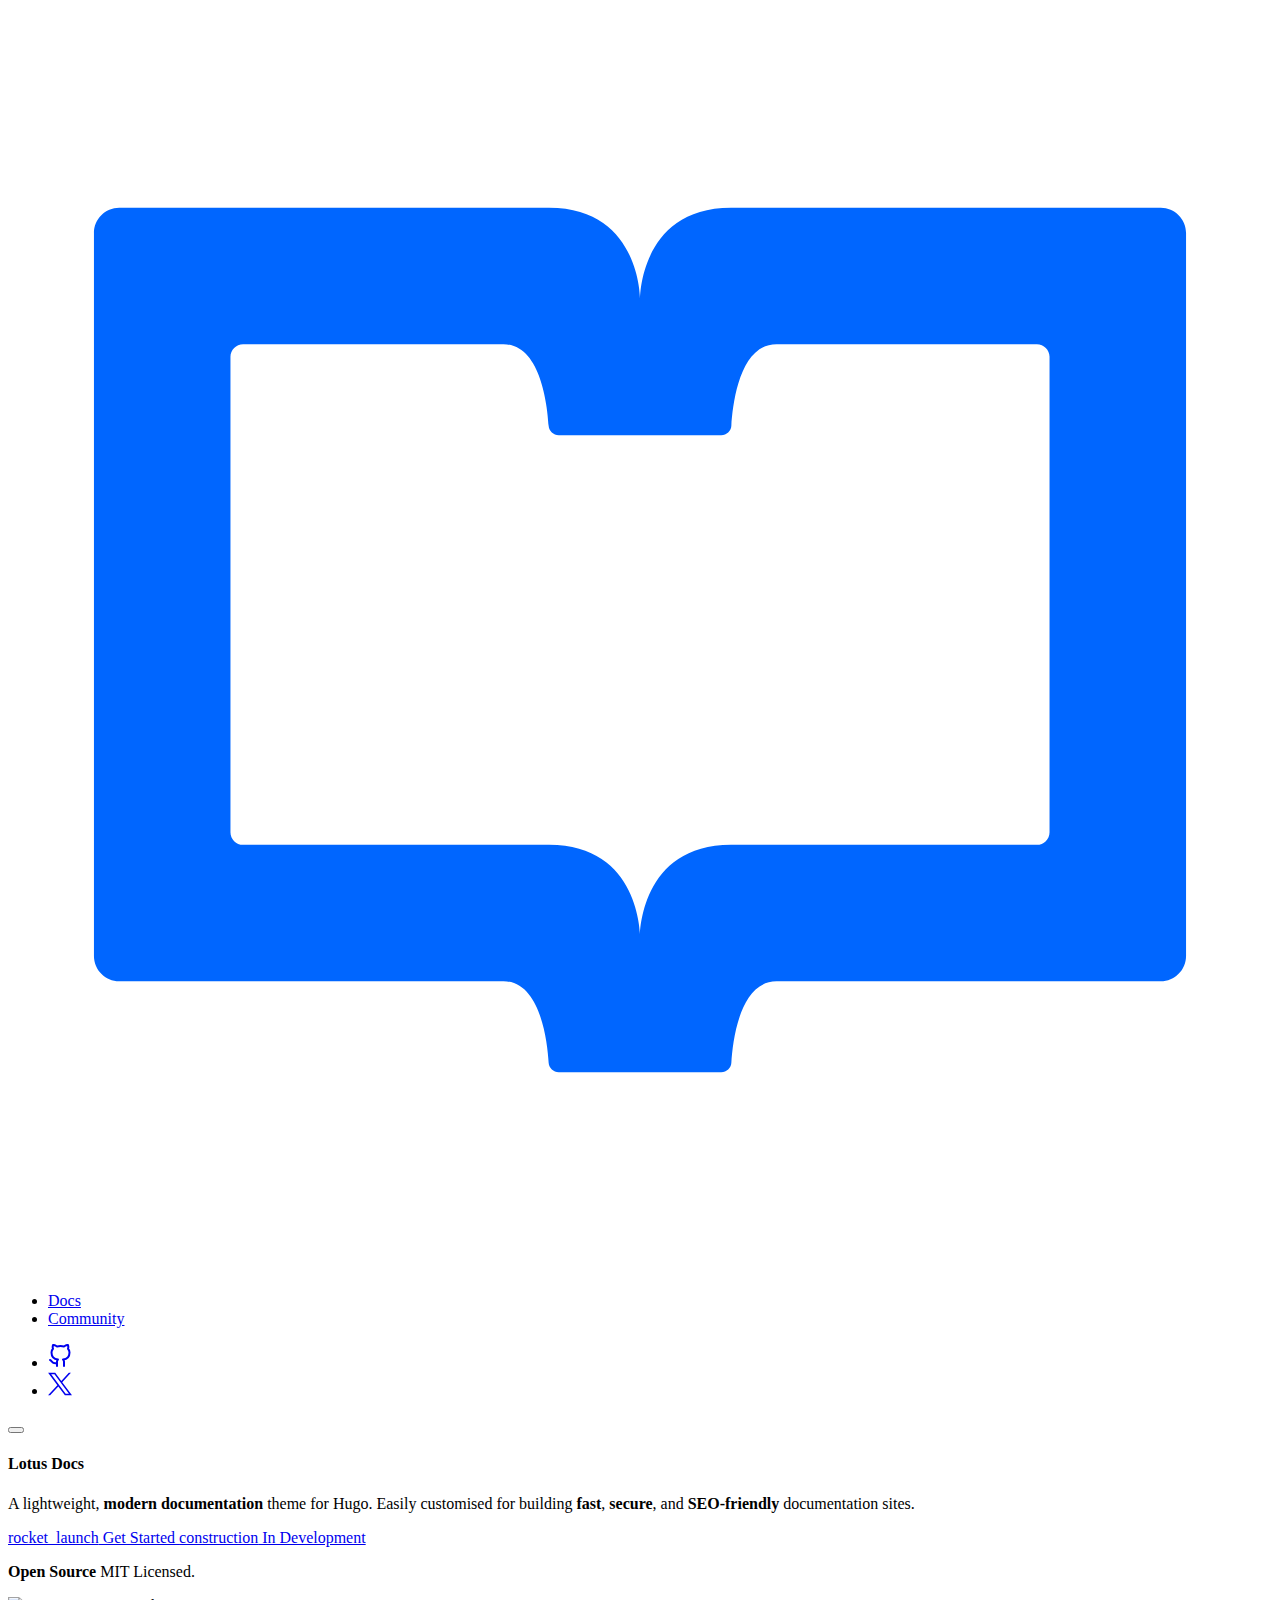
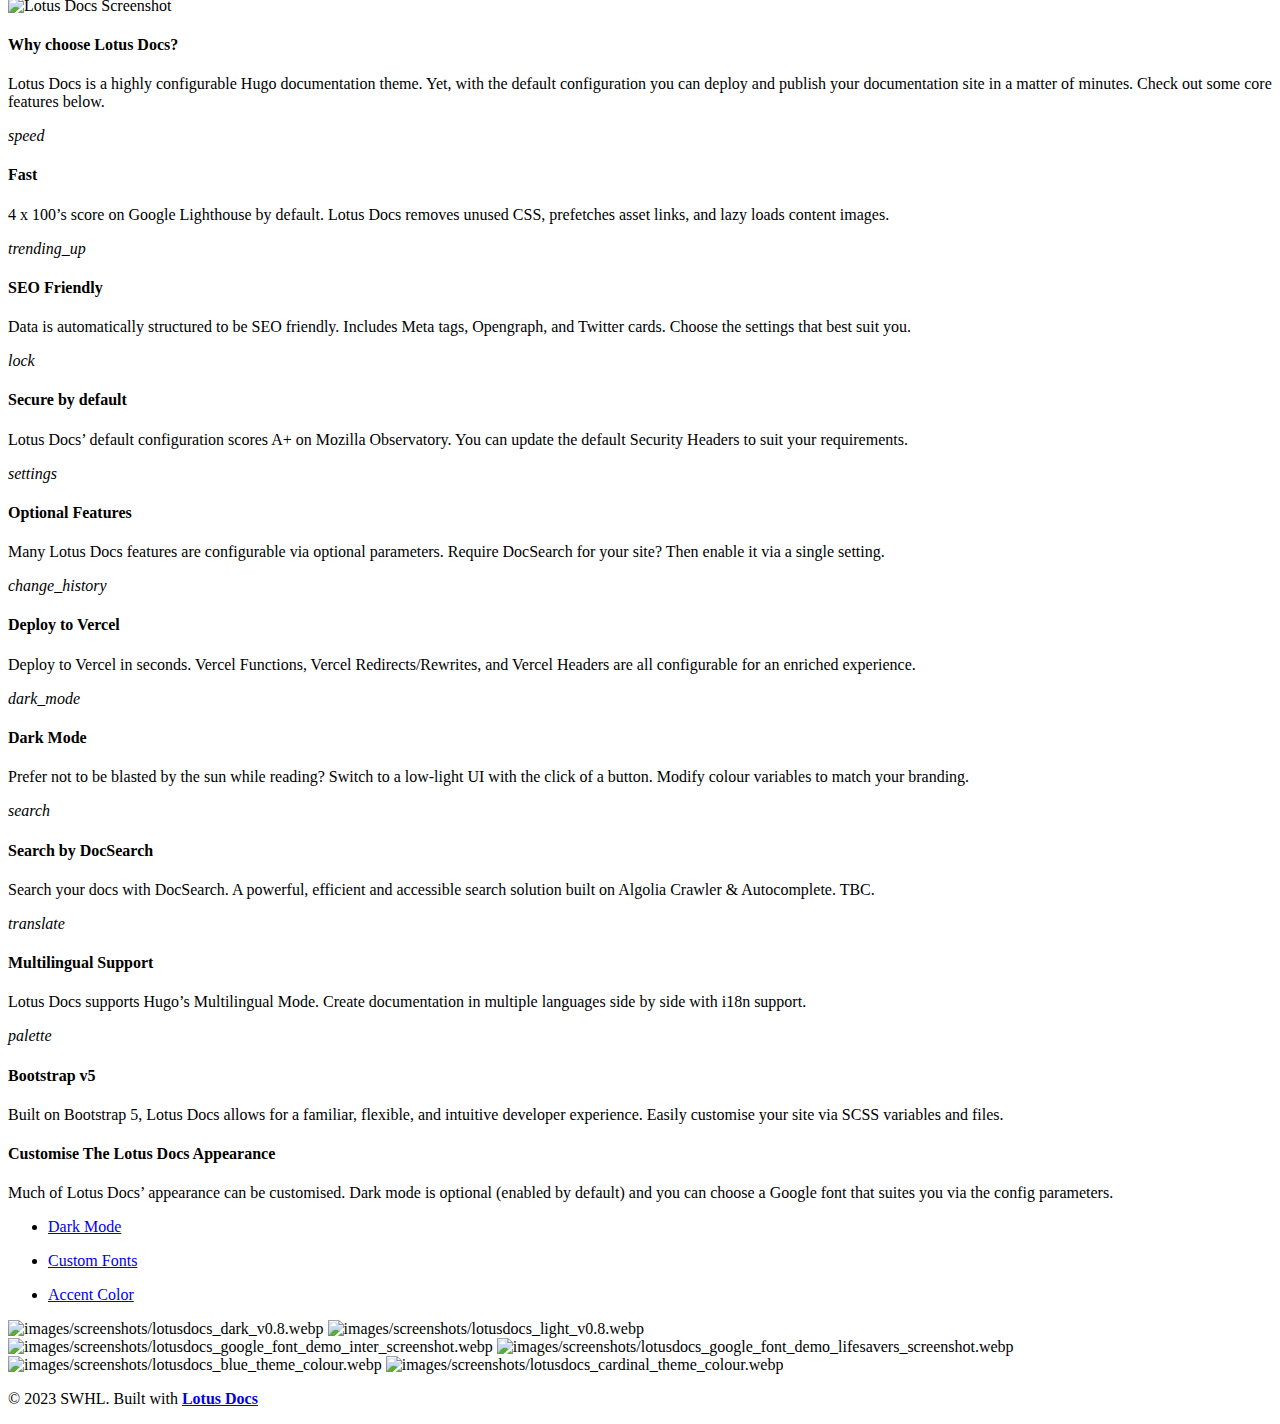
==== index.html @ cbbb7113 "deploy: 516bd199c49c7c34afbf442bda7fc7272aba0772" ====
<!DOCTYPE html>




    
        
    

    
        
    

    

    


<html lang="en-us" dir="ltr"><head>
	<meta name="generator" content="Hugo 0.118.2">
    <meta charset="utf-8" />
    <title>Label Convert Documentation</title>
    <meta name="viewport" content="width=device-width, initial-scale=1.0">
    <meta name="description" content="A Lightweight, Modern Documentation Theme for Hugo" />
    <meta name="keywords" content="Documentation, Hugo, Hugo Theme, Bootstrap" />
    <meta name="author" content="Colin Wilson - Lotus Labs" />
    <meta name="email" content="support@aigis.uk" />
    <meta name="website" content="https://lotusdocs.dev" />
    <meta name="Version" content="v0.1.0" />
    
    <link rel="icon" href="https://rapidai.github.io/LabelConvert/favicon.ico" sizes="any">
<link rel="icon" type="image/svg+xml" href="https://rapidai.github.io/LabelConvert/favicon.svg">
<link rel="apple-touch-icon" sizes="180x180" href="https://rapidai.github.io/LabelConvert/apple-touch-icon.png">
<link rel="icon" type="image/png" sizes="32x32" href="https://rapidai.github.io/LabelConvert/favicon-32x32.png">
<link rel="icon" type="image/png" sizes="16x16" href="https://rapidai.github.io/LabelConvert/favicon-16x16.png">
<link rel="manifest" crossorigin="use-credentials" href="https://rapidai.github.io/LabelConvert/site.webmanifest">

    
    
    
        
        
        
        
    
        
        
        
        
    
    
    <link rel="preconnect" href="https://fonts.gstatic.com/" />
    <link rel="preconnect" href="https://fonts.gstatic.com/" crossorigin />
    <link href="https://fonts.googleapis.com/css?family=Inter:300,400,600,700|Fira+Code:500,700&display=block" rel="stylesheet">

    <link rel="stylesheet" href="/LabelConvert/scss/style.min.6b64a5235d8d514196725e9d83ba69976d83035d04da47902aaa654606b9ca5c59ec04bd9353e328155f17f2c60a8b1f.css" integrity="sha384-a2SlI12NUUGWcl6dg7ppl22DA10E2keQKqplRga5ylxZ7AS9k1PjKBVfF/LGCosf"/>
    
    
    
    
    
    
    
        
    
        <script src="/LabelConvert/js/bootstrap.550067c65acd4f8a633d6943de7a3be9764f4fce951d0540b2409f04dc78991f5477fa0109913409f66c33a7abad4bc3.js" integrity="sha384-VQBnxlrNT4pjPWlD3no76XZPT86VHQVAskCfBNx4mR9Ud/oBCZE0CfZsM6errUvD"defer></script>
    
    
        
            <script type="text/javascript" src="https://rapidai.github.io/LabelConvert/js/image-compare.min.b181189e797ddef290813acdab2d11c521bedcf9d92918ad9a52a1670feb560b009b104b3d4498032b08821690b5ac32.js" integrity="sha384-sYEYnnl93vKQgTrNqy0RxSG&#43;3PnZKRitmlKhZw/rVgsAmxBLPUSYAysIghaQtawy"></script>
    
    <script defer data-domain="lotusdocs.dev" data-api="/docs/s/api/event/" src='/docs/s/js/script.outbound-links.js'></script></head><body>
        <div>
<header id="topnav">
    <div class="container d-flex justify-content-between align-items-center">
        
        <a class="logo" aria-label="Home" href='/LabelConvert/'>
            
                <?xml version="1.0" encoding="UTF-8"?><svg id="Layer_1" xmlns="http://www.w3.org/2000/svg" viewBox="0 0 250 250"><path d="m143,39.5c-18,0-18,18-18,18,0,0,0-18-18-18H22c-2.76,0-5,2.24-5,5v143c0,2.76,2.24,5,5,5h76c7.2,0,8.64,11.52,8.93,16.13.07,1.05.95,1.87,2,1.87h32.14c1.06,0,1.94-.82,2-1.87.29-4.61,1.73-16.13,8.93-16.13h76c2.76,0,5-2.24,5-5V44.5c0-2.76-2.24-5-5-5h-85Zm63,123.5c0,1.38-1.12,2.5-2.5,2.5h-60.5c-18,0-18,18-18,18,0,0,0-18-18-18h-60.5c-1.38,0-2.5-1.12-2.5-2.5v-94c0-1.38,1.12-2.5,2.5-2.5h51.5c7.2,0,8.64,11.52,8.93,16.13.07,1.05.95,1.87,2,1.87h32.14c1.06,0,1.94-.82,2-1.87.29-4.61,1.73-16.13,8.93-16.13h51.5c1.38,0,2.5,1.12,2.5,2.5v94Z" style="fill:#06f;"/></svg>
            
        </a>
        

        <div class="d-flex align-items-center">

            <div id="navigation">
                
                <ul class="navigation-menu nav-right">
                    <li><a href="/LabelConvert/docs/">Docs</a></li>
                    
                    <li><a href="https://github.com/RapidAI/LabelConvert/discussions">Community</a></li>
                    
                </ul>
            </div>

            
            
            <ul class="social-link d-flex list-inline mb-0">
                
                    
                    <li class="list-inline-item mb-0">
                        <a href=" https://github.com/RapidAI/LabelConvert " alt="github" rel="noopener noreferrer" target="_blank">
                            <div class="btn btn-icon btn-landing border-0">
                                
                                    <svg xmlns="http://www.w3.org/2000/svg" width="24" height="24" viewBox="0 0 24 24" fill="none" stroke="currentColor" stroke-width="2" stroke-linecap="round" stroke-linejoin="round"><title>GitHub</title><path d="M9 19c-5 1.5-5-2.5-7-3m14 6v-3.87a3.37 3.37 0 0 0-.94-2.61c3.14-.35 6.44-1.54 6.44-7A5.44 5.44 0 0 0 20 4.77 5.07 5.07 0 0 0 19.91 1S18.73.65 16 2.48a13.38 13.38 0 0 0-7 0C6.27.65 5.09 1 5.09 1A5.07 5.07 0 0 0 5 4.77a5.44 5.44 0 0 0-1.5 3.78c0 5.42 3.3 6.61 6.44 7A3.37 3.37 0 0 0 9 18.13V22"></path></svg>
                                
                            </div>
                        </a>
                    </li>
                
                    
                    <li class="list-inline-item mb-0">
                        <a href=" https://twitter.com/_SWHL " alt="twitter" rel="noopener noreferrer" target="_blank">
                            <div class="btn btn-icon btn-landing border-0">
                                
                                    <svg xmlns="http://www.w3.org/2000/svg" width="24" height="24" viewBox="0 0 24 24"><title>Twitter / X</title><path d="M.088.768l9.266,12.39L.029,23.231h2.1l8.163-8.819,6.6,8.819h7.142L14.242,10.145,22.921.768h-2.1L13.3,8.891,7.229.768ZM3.174,2.314H6.455L20.942,21.685h-3.28Z" fill="currentColor"/></svg>
                                
                            </div>
                        </a>
                    </li>
                
            </ul>
            
            

            <div class="menu-extras ms-3 me-2">
                <div class="menu-item">
                    
                    <button class="navbar-toggle btn btn-icon btn-soft-light" id="isToggle" aria-label="toggleMenu" onclick="toggleMenu()">
                        <div class="lines">
                            <span></span>
                            <span></span>
                            <span></span>
                        </div>
                    </button>
                    
                </div>
            </div>

        </div>
    </div>
</header>
</div>
        <div class="mb-4" id="content">
    
    

    
        
        
        
            
        
    
        
        
        
            
        
    
        
        
        
            
        
    

    
    
    
        
        


    
    
    
    
        <style>
            .hero {
                
                    
                        @media (min-width: 768px) {
                            background-image: url("/LabelConvert/images/templates/hero/gradient-desktop.webp");
                        }
                    
                
                
                    
                        background-image: url("/LabelConvert/images/templates/hero/gradient-mobile.webp");
                    
                
            }
        </style>

<section class="d-table w-100 overflow-hidden hero">
    <div class="container">
        <div class="row mt-5 align-items-center">

            <div class="col-lg-6 col-md-6">
                <div class="title-heading">
                    
                    <h4 class="heading mt-0 mb-3">
                        
                        Lotus Docs
                    </h4>
                    <p class="para-desc text-muted mb-0">A lightweight, <strong>modern documentation</strong> theme for Hugo. Easily customised for building <strong>fast</strong>, <strong>secure</strong>, and <strong>SEO-friendly</strong> documentation sites.</p>

                    <div class="mt-3">
                        
                            <a href="/docs/quickstart/#create-a-new-lotus-docs-site" class="btn btn-lg btn-primary me-2 mt-2">
                                
                                    <span class="material-icons align-middle">rocket_launch</span>
                                
                                
                                    Get Started
                                
                            </a>
                        
                        
                        <a href="https://github.com/colinwilson/lotusdocs" class="btn btn-lg btn-outline-primary mt-2">
                            
                                    <span class="material-icons align-middle">construction</span>
                                
                            
                                In Development
                            
                        </a>
                        
                    </div>

                    
                    <p class="text-muted mb-0 mt-3"><strong>Open Source</strong> MIT Licensed.</p>
                    
                </div>
            </div>

            <div class="col-lg-6 col-md-6 mt-4 pt-4 mt-sm-0 pt-sm-0">
                
                    
                    
                    
                    
                    
                    
                    
                        <div class="ms-lg-4">
                            <div class="classic-hero-image">
                                
                                    
                                        
                                            <img src="/LabelConvert/images/lotus_docs_screenshot_huea63e9b4b3759fd29bd9f072754ae476_100589_1349x768_resize_q85_h3_lanczos_3.webp" class="shadow-lg mx-auto d-block rounded-top-4" width="1349" height="768" alt="Lotus Docs Screenshot">
                                        
                                    
                                
                            </div>
                        </div>
                    
                
            </div>

        </div>
    </div> 
</section>


    
        
        

<div class="container mt-100 mt-60">
    <div class="row justify-content-center">
        <div class="col-12 text-center">
            <div class="section-title">
                
                    <h4 class="title fw-bold mb-4">Why choose Lotus Docs?</h4>
                
                
                    <p class="text-muted para-desc mb-4 pb-2 mx-auto">Lotus Docs is a highly configurable Hugo documentation theme. Yet, with the default configuration you can deploy and publish your documentation site in a matter of minutes. Check out some core features below.</p>
                
            </div>
        </div>
    </div>

    <div class="row">
        <div class="col-lg-12">
            <div class="row">
                
                    <div class="col-md-4 col-12">
                        <div class="d-flex features feature-primary p-3">
                            <div class="icon text-center rounded-3 text-primary me-3">
                                <i class="material-icons align-middle h4 mb-0">speed</i>
                            </div>
                            <div class="flex-1">
                                <h4 class="title">Fast</h4>
                                <p class="text-muted para mb-0">4 x 100&rsquo;s score on Google Lighthouse by default. Lotus Docs removes unused CSS, prefetches asset links, and lazy loads content images.</p>
                            </div>
                        </div>
                    </div>
                    
                
                    <div class="col-md-4 col-12">
                        <div class="d-flex features feature-primary p-3">
                            <div class="icon text-center rounded-3 text-primary me-3">
                                <i class="material-icons align-middle h4 mb-0">trending_up</i>
                            </div>
                            <div class="flex-1">
                                <h4 class="title">SEO Friendly</h4>
                                <p class="text-muted para mb-0">Data is automatically structured to be SEO friendly. Includes Meta tags, Opengraph, and Twitter cards. Choose the settings that best suit you.</p>
                            </div>
                        </div>
                    </div>
                    
                
                    <div class="col-md-4 col-12">
                        <div class="d-flex features feature-primary p-3">
                            <div class="icon text-center rounded-3 text-primary me-3">
                                <i class="material-icons align-middle h4 mb-0">lock</i>
                            </div>
                            <div class="flex-1">
                                <h4 class="title">Secure by default</h4>
                                <p class="text-muted para mb-0">Lotus Docs&rsquo; default configuration scores A+ on Mozilla Observatory. You can update the default Security Headers to suit your requirements.</p>
                            </div>
                        </div>
                    </div>
                    
                
                    <div class="col-md-4 col-12">
                        <div class="d-flex features feature-primary p-3">
                            <div class="icon text-center rounded-3 text-primary me-3">
                                <i class="material-icons align-middle h4 mb-0">settings</i>
                            </div>
                            <div class="flex-1">
                                <h4 class="title">Optional Features</h4>
                                <p class="text-muted para mb-0">Many Lotus Docs features are configurable via optional parameters. Require DocSearch for your site? Then enable it via a single setting.</p>
                            </div>
                        </div>
                    </div>
                    
                
                    <div class="col-md-4 col-12">
                        <div class="d-flex features feature-primary p-3">
                            <div class="icon text-center rounded-3 text-primary me-3">
                                <i class="material-icons align-middle h4 mb-0">change_history</i>
                            </div>
                            <div class="flex-1">
                                <h4 class="title">Deploy to Vercel</h4>
                                <p class="text-muted para mb-0">Deploy to Vercel in seconds. Vercel Functions, Vercel Redirects/Rewrites, and Vercel Headers are all configurable for an enriched experience.</p>
                            </div>
                        </div>
                    </div>
                    
                
                    <div class="col-md-4 col-12">
                        <div class="d-flex features feature-primary p-3">
                            <div class="icon text-center rounded-3 text-primary me-3">
                                <i class="material-icons align-middle h4 mb-0">dark_mode</i>
                            </div>
                            <div class="flex-1">
                                <h4 class="title">Dark Mode</h4>
                                <p class="text-muted para mb-0">Prefer not to be blasted by the sun while reading? Switch to a low-light UI with the click of a button. Modify colour variables to match your branding.</p>
                            </div>
                        </div>
                    </div>
                    
                
                    <div class="col-md-4 col-12">
                        <div class="d-flex features feature-primary p-3">
                            <div class="icon text-center rounded-3 text-primary me-3">
                                <i class="material-icons align-middle h4 mb-0">search</i>
                            </div>
                            <div class="flex-1">
                                <h4 class="title">Search by DocSearch</h4>
                                <p class="text-muted para mb-0">Search your docs with DocSearch. A powerful, efficient and accessible search solution built on Algolia Crawler &amp; Autocomplete. TBC.</p>
                            </div>
                        </div>
                    </div>
                    
                
                    <div class="col-md-4 col-12">
                        <div class="d-flex features feature-primary p-3">
                            <div class="icon text-center rounded-3 text-primary me-3">
                                <i class="material-icons align-middle h4 mb-0">translate</i>
                            </div>
                            <div class="flex-1">
                                <h4 class="title">Multilingual Support</h4>
                                <p class="text-muted para mb-0">Lotus Docs supports Hugo&rsquo;s Multilingual Mode. Create documentation in multiple languages side by side with i18n support.</p>
                            </div>
                        </div>
                    </div>
                    
                
                    <div class="col-md-4 col-12">
                        <div class="d-flex features feature-primary p-3">
                            <div class="icon text-center rounded-3 text-primary me-3">
                                <i class="material-icons align-middle h4 mb-0">palette</i>
                            </div>
                            <div class="flex-1">
                                <h4 class="title">Bootstrap v5</h4>
                                <p class="text-muted para mb-0">Built on Bootstrap 5, Lotus Docs allows for a familiar, flexible, and intuitive developer experience. Easily customise your site via SCSS variables and files.</p>
                            </div>
                        </div>
                    </div>
                    
                
            </div>
            
        </div>
        
    </div>
    
</div>



    
        
        
<div class="container mt-100 mt-60">
    <div class="row justify-content-center">
        <div class="col-12 text-center">
            <div class="section-title mb-4 pb-2">
                
                    <h4 class="title fw-bold mb-4">Customise The Lotus Docs Appearance</h4>
                
                
                    <p class="text-muted para-desc mb-0 mx-auto">Much of Lotus Docs&rsquo; appearance can be customised. Dark mode is optional (enabled by default) and you can choose a Google font that suites you via the config parameters.</p>
                
            </div>
        </div>
    </div>

    <div class="row justify-content-center">
        <div class="col-lg-8 col-md-12 mt-3 pt-2 text-center">
            <ul class="nav nav-pills nav-justified flex-column flex-sm-row rounded bg-primary" id="pills-tab" role="tablist">
                
                    <li class="nav-item">
                        <a class="nav-link rounded active" id="dark-mode-tab" data-bs-toggle="pill" href="#pills-dark-mode" role="tab" aria-controls="pills-dark-mode" aria-selected="false">
                            <div class="text-center py-2">
                                <p class="mb-0 fs-6 fw-semibold">Dark Mode</p>
                            </div>
                        </a>
                    </li>
                
                    <li class="nav-item">
                        <a class="nav-link rounded" id="custom-fonts-tab" data-bs-toggle="pill" href="#pills-custom-fonts" role="tab" aria-controls="pills-custom-fonts" aria-selected="false">
                            <div class="text-center py-2">
                                <p class="mb-0 fs-6 fw-semibold">Custom Fonts</p>
                            </div>
                        </a>
                    </li>
                
                    <li class="nav-item">
                        <a class="nav-link rounded" id="accent-color-tab" data-bs-toggle="pill" href="#pills-accent-color" role="tab" aria-controls="pills-accent-color" aria-selected="false">
                            <div class="text-center py-2">
                                <p class="mb-0 fs-6 fw-semibold">Accent Color</p>
                            </div>
                        </a>
                    </li>
                
            </ul>
        </div>
    </div>

    <div class="row">
        <div class="col-12 mt-4 pt-2">
            <div class="tab-content" id="pills-tabContent">
                
                <div class="tab-pane fade show active" id="pills-dark-mode" role="tabpanel" aria-labelledby="dark-mode-tab">
                    <div class="row align-items-center">
                        <div class="col-md-12">
                            
                            
                            
                            
                            
                            
                            
                                <div id="dark-mode-compare" class="image-compare rounded-md border">
                                    
                                        <img src="/LabelConvert/images/screenshots/lotusdocs_dark_v0.8.webp" alt="images/screenshots/lotusdocs_dark_v0.8.webp" />
                                    
                                    
                                        <img src="/LabelConvert/images/screenshots/lotusdocs_light_v0.8.webp" alt="images/screenshots/lotusdocs_light_v0.8.webp" />
                                    
                                </div>
                            
                        </div>
                    </div>
                </div>
                
                <div class="tab-pane fade show" id="pills-custom-fonts" role="tabpanel" aria-labelledby="custom-fonts-tab">
                    <div class="row align-items-center">
                        <div class="col-md-12">
                            
                            
                            
                            
                            
                            
                            
                                <div id="custom-fonts-compare" class="image-compare rounded-md border">
                                    
                                        <img src="/LabelConvert/images/screenshots/lotusdocs_google_font_demo_inter_screenshot.webp" alt="images/screenshots/lotusdocs_google_font_demo_inter_screenshot.webp" />
                                    
                                    
                                        <img src="/LabelConvert/images/screenshots/lotusdocs_google_font_demo_lifesavers_screenshot.webp" alt="images/screenshots/lotusdocs_google_font_demo_lifesavers_screenshot.webp" />
                                    
                                </div>
                            
                        </div>
                    </div>
                </div>
                
                <div class="tab-pane fade show" id="pills-accent-color" role="tabpanel" aria-labelledby="accent-color-tab">
                    <div class="row align-items-center">
                        <div class="col-md-12">
                            
                            
                            
                            
                            
                            
                            
                                <div id="accent-color-compare" class="image-compare rounded-md border">
                                    
                                        <img src="/LabelConvert/images/screenshots/lotusdocs_blue_theme_colour.webp" alt="images/screenshots/lotusdocs_blue_theme_colour.webp" />
                                    
                                    
                                        <img src="/LabelConvert/images/screenshots/lotusdocs_cardinal_theme_colour.webp" alt="images/screenshots/lotusdocs_cardinal_theme_colour.webp" />
                                    
                                </div>
                            
                        </div>
                    </div>
                </div>
                
            </div>
        </div>
    </div>
</div>

    

        </div>
<footer class="footer footer-light footer-bar">
    <div class="footer-py-30">
        <div class="container text-center">
            <div class="row align-items-center">
                <div class="col-sm-6">
                    <div class="text-sm-start">
                        <p class="mb-0">
                            
                            © 2023 SWHL. Built with <a href="https://github.com/colinwilson/lotusdocs"><strong>Lotus Docs</strong></a>
                        </p>
                    </div>
                </div>

                <div class="col-sm-6 mt-4 mt-sm-0 pt-2 pt-sm-0">
                    
                </div>
            </div>
        </div>
    </div>
</footer>

        
            <script type="text/javascript" src="https://rapidai.github.io/LabelConvert/js/bundle.min.d26bada42aacabf0a605636aba0bce9543bb24ed6b0f215dfa05077278d571a26b3e2cea8da2843e8256ffc49825559c.js" integrity="sha384-0mutpCqsq/CmBWNqugvOlUO7JO1rDyFd&#43;gUHcnjVcaJrPizqjaKEPoJW/8SYJVWc"></script>
        
            <script>
                
                const viewers = document.querySelectorAll(".image-compare");
                let configs = [
                    
                        
                            {"addCircle":true,"addCircleBlur":false,"labelOptions":{"after":"Light","before":"Dark","onHover":false},"showLabels":true,"startingPoint":50},
                        
                    
                        
                            {"addCircle":true,"addCircleBlur":false,"controlColor":"#3C4257","labelOptions":{"after":"Life Saver","before":"Inter","onHover":false},"showLabels":true,"startingPoint":25},
                        
                    
                        
                            {"addCircle":true,"addCircleBlur":true,"labelOptions":{"after":"Cardinal","before":"Blue","onHover":false},"showLabels":true,"startingPoint":25},
                        
                    
                ];
                viewers.forEach((element, i) => {
                let view = new ImageCompare(element, configs[i]).mount();
                });
            </script>
    </body>
</html>
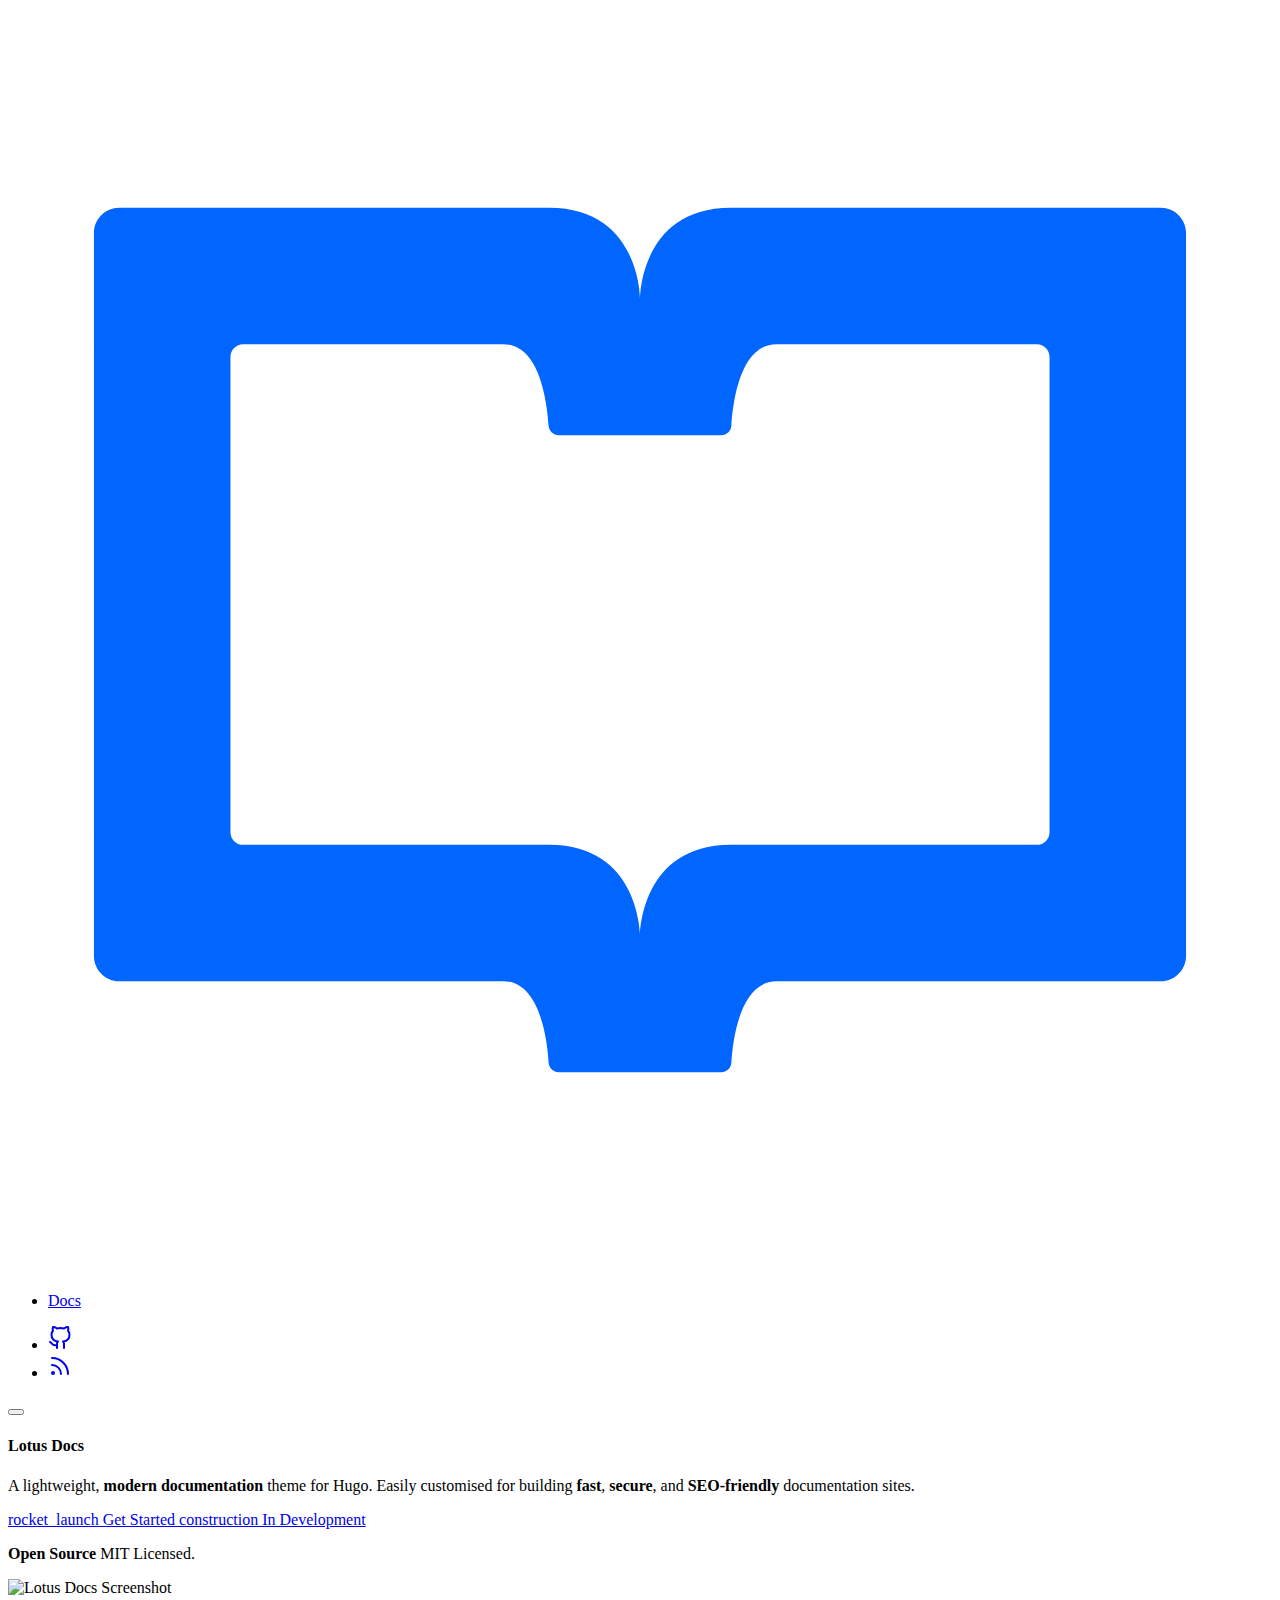
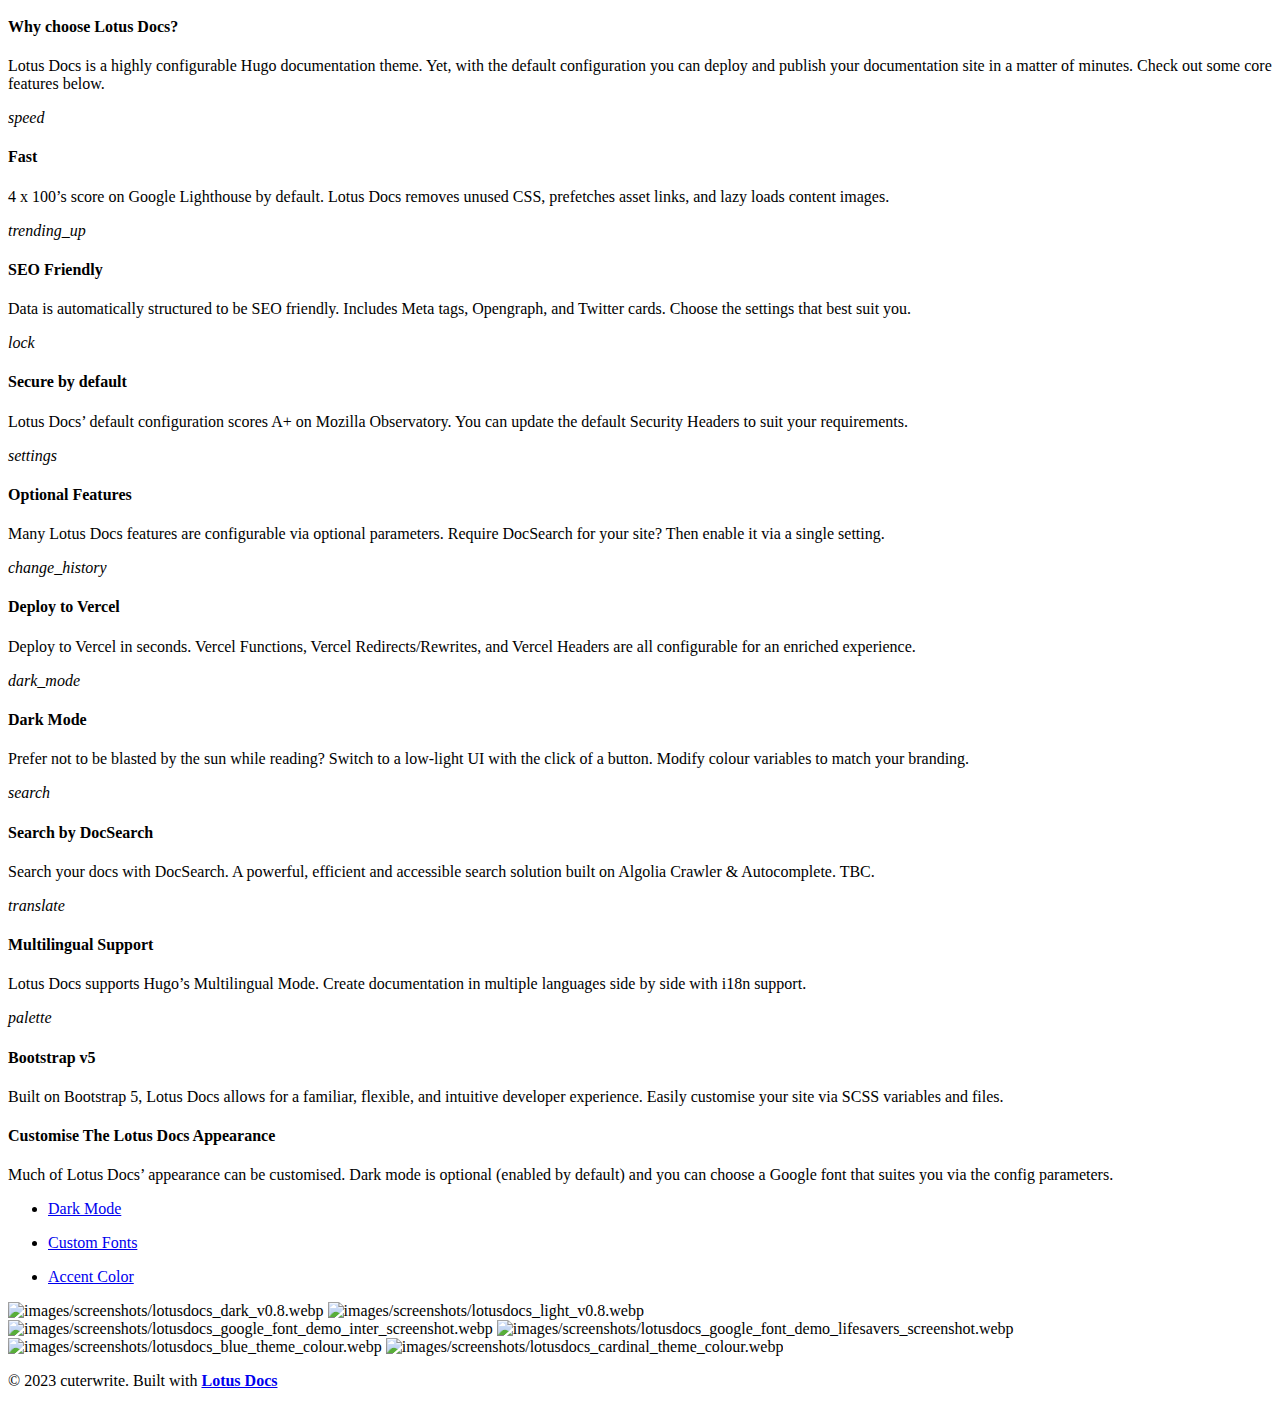
==== commit af2f001f: "deploy: 6c9e0743ce2e4c597d42fd4e0ea9a63c53588e35" ====
--- a/index.html
+++ b/index.html
@@ -8,18 +8,18 @@
     
 
     
-        
-    
-
-    
-
-    
-
-
-<html lang="en-us" dir="ltr"><head>
+
+    
+
+    
+        
+    
+
+
+<html lang="zh-cn" dir="ltr"><head>
 	<meta name="generator" content="Hugo 0.118.2">
     <meta charset="utf-8" />
-    <title>Label Convert Documentation</title>
+    <title>Arxiv 每日推送</title>
     <meta name="viewport" content="width=device-width, initial-scale=1.0">
     <meta name="description" content="A Lightweight, Modern Documentation Theme for Hugo" />
     <meta name="keywords" content="Documentation, Hugo, Hugo Theme, Bootstrap" />
@@ -28,12 +28,12 @@
     <meta name="website" content="https://lotusdocs.dev" />
     <meta name="Version" content="v0.1.0" />
     
-    <link rel="icon" href="https://rapidai.github.io/LabelConvert/favicon.ico" sizes="any">
-<link rel="icon" type="image/svg+xml" href="https://rapidai.github.io/LabelConvert/favicon.svg">
-<link rel="apple-touch-icon" sizes="180x180" href="https://rapidai.github.io/LabelConvert/apple-touch-icon.png">
-<link rel="icon" type="image/png" sizes="32x32" href="https://rapidai.github.io/LabelConvert/favicon-32x32.png">
-<link rel="icon" type="image/png" sizes="16x16" href="https://rapidai.github.io/LabelConvert/favicon-16x16.png">
-<link rel="manifest" crossorigin="use-credentials" href="https://rapidai.github.io/LabelConvert/site.webmanifest">
+    <link rel="icon" href="https://cuterwrite.top/arxiv-daily/favicon.ico" sizes="any">
+<link rel="icon" type="image/svg+xml" href="https://cuterwrite.top/arxiv-daily/favicon.svg">
+<link rel="apple-touch-icon" sizes="180x180" href="https://cuterwrite.top/arxiv-daily/apple-touch-icon.png">
+<link rel="icon" type="image/png" sizes="32x32" href="https://cuterwrite.top/arxiv-daily/favicon-32x32.png">
+<link rel="icon" type="image/png" sizes="16x16" href="https://cuterwrite.top/arxiv-daily/favicon-16x16.png">
+<link rel="manifest" crossorigin="use-credentials" href="https://cuterwrite.top/arxiv-daily/site.webmanifest">
 
     
     
@@ -53,28 +53,28 @@
     <link rel="preconnect" href="https://fonts.gstatic.com/" crossorigin />
     <link href="https://fonts.googleapis.com/css?family=Inter:300,400,600,700|Fira+Code:500,700&display=block" rel="stylesheet">
 
-    <link rel="stylesheet" href="/LabelConvert/scss/style.min.6b64a5235d8d514196725e9d83ba69976d83035d04da47902aaa654606b9ca5c59ec04bd9353e328155f17f2c60a8b1f.css" integrity="sha384-a2SlI12NUUGWcl6dg7ppl22DA10E2keQKqplRga5ylxZ7AS9k1PjKBVfF/LGCosf"/>
-    
-    
-    
-    
-    
-    
-    
-        
-    
-        <script src="/LabelConvert/js/bootstrap.550067c65acd4f8a633d6943de7a3be9764f4fce951d0540b2409f04dc78991f5477fa0109913409f66c33a7abad4bc3.js" integrity="sha384-VQBnxlrNT4pjPWlD3no76XZPT86VHQVAskCfBNx4mR9Ud/oBCZE0CfZsM6errUvD"defer></script>
-    
-    
-        
-            <script type="text/javascript" src="https://rapidai.github.io/LabelConvert/js/image-compare.min.b181189e797ddef290813acdab2d11c521bedcf9d92918ad9a52a1670feb560b009b104b3d4498032b08821690b5ac32.js" integrity="sha384-sYEYnnl93vKQgTrNqy0RxSG&#43;3PnZKRitmlKhZw/rVgsAmxBLPUSYAysIghaQtawy"></script>
+    <link rel="stylesheet" href="/arxiv-daily/scss/style.min.6b64a5235d8d514196725e9d83ba69976d83035d04da47902aaa654606b9ca5c59ec04bd9353e328155f17f2c60a8b1f.css" integrity="sha384-a2SlI12NUUGWcl6dg7ppl22DA10E2keQKqplRga5ylxZ7AS9k1PjKBVfF/LGCosf"/>
+    
+    
+    
+    
+    
+    
+    
+        
+    
+        <script src="/arxiv-daily/js/bootstrap.550067c65acd4f8a633d6943de7a3be9764f4fce951d0540b2409f04dc78991f5477fa0109913409f66c33a7abad4bc3.js" integrity="sha384-VQBnxlrNT4pjPWlD3no76XZPT86VHQVAskCfBNx4mR9Ud/oBCZE0CfZsM6errUvD"defer></script>
+    
+    
+        
+            <script type="text/javascript" src="https://cuterwrite.top/arxiv-daily/js/image-compare.min.b181189e797ddef290813acdab2d11c521bedcf9d92918ad9a52a1670feb560b009b104b3d4498032b08821690b5ac32.js" integrity="sha384-sYEYnnl93vKQgTrNqy0RxSG&#43;3PnZKRitmlKhZw/rVgsAmxBLPUSYAysIghaQtawy"></script>
     
     <script defer data-domain="lotusdocs.dev" data-api="/docs/s/api/event/" src='/docs/s/js/script.outbound-links.js'></script></head><body>
         <div>
 <header id="topnav">
     <div class="container d-flex justify-content-between align-items-center">
         
-        <a class="logo" aria-label="Home" href='/LabelConvert/'>
+        <a class="logo" aria-label="Home" href='/arxiv-daily'>
             
                 <?xml version="1.0" encoding="UTF-8"?><svg id="Layer_1" xmlns="http://www.w3.org/2000/svg" viewBox="0 0 250 250"><path d="m143,39.5c-18,0-18,18-18,18,0,0,0-18-18-18H22c-2.76,0-5,2.24-5,5v143c0,2.76,2.24,5,5,5h76c7.2,0,8.64,11.52,8.93,16.13.07,1.05.95,1.87,2,1.87h32.14c1.06,0,1.94-.82,2-1.87.29-4.61,1.73-16.13,8.93-16.13h76c2.76,0,5-2.24,5-5V44.5c0-2.76-2.24-5-5-5h-85Zm63,123.5c0,1.38-1.12,2.5-2.5,2.5h-60.5c-18,0-18,18-18,18,0,0,0-18-18-18h-60.5c-1.38,0-2.5-1.12-2.5-2.5v-94c0-1.38,1.12-2.5,2.5-2.5h51.5c7.2,0,8.64,11.52,8.93,16.13.07,1.05.95,1.87,2,1.87h32.14c1.06,0,1.94-.82,2-1.87.29-4.61,1.73-16.13,8.93-16.13h51.5c1.38,0,2.5,1.12,2.5,2.5v94Z" style="fill:#06f;"/></svg>
             
@@ -86,9 +86,7 @@
             <div id="navigation">
                 
                 <ul class="navigation-menu nav-right">
-                    <li><a href="/LabelConvert/docs/">Docs</a></li>
-                    
-                    <li><a href="https://github.com/RapidAI/LabelConvert/discussions">Community</a></li>
+                    <li><a href="/arxiv-daily/docs/">Docs</a></li>
                     
                 </ul>
             </div>
@@ -99,7 +97,7 @@
                 
                     
                     <li class="list-inline-item mb-0">
-                        <a href=" https://github.com/RapidAI/LabelConvert " alt="github" rel="noopener noreferrer" target="_blank">
+                        <a href=" https://github.com/PKUColdkeyboard " alt="github" rel="noopener noreferrer" target="_blank">
                             <div class="btn btn-icon btn-landing border-0">
                                 
                                     <svg xmlns="http://www.w3.org/2000/svg" width="24" height="24" viewBox="0 0 24 24" fill="none" stroke="currentColor" stroke-width="2" stroke-linecap="round" stroke-linejoin="round"><title>GitHub</title><path d="M9 19c-5 1.5-5-2.5-7-3m14 6v-3.87a3.37 3.37 0 0 0-.94-2.61c3.14-.35 6.44-1.54 6.44-7A5.44 5.44 0 0 0 20 4.77 5.07 5.07 0 0 0 19.91 1S18.73.65 16 2.48a13.38 13.38 0 0 0-7 0C6.27.65 5.09 1 5.09 1A5.07 5.07 0 0 0 5 4.77a5.44 5.44 0 0 0-1.5 3.78c0 5.42 3.3 6.61 6.44 7A3.37 3.37 0 0 0 9 18.13V22"></path></svg>
@@ -110,10 +108,10 @@
                 
                     
                     <li class="list-inline-item mb-0">
-                        <a href=" https://twitter.com/_SWHL " alt="twitter" rel="noopener noreferrer" target="_blank">
+                        <a href=" https://cuterwrite.top/arxiv-daily/index.xml " alt="rss" rel="noopener noreferrer" target="_blank">
                             <div class="btn btn-icon btn-landing border-0">
                                 
-                                    <svg xmlns="http://www.w3.org/2000/svg" width="24" height="24" viewBox="0 0 24 24"><title>Twitter / X</title><path d="M.088.768l9.266,12.39L.029,23.231h2.1l8.163-8.819,6.6,8.819h7.142L14.242,10.145,22.921.768h-2.1L13.3,8.891,7.229.768ZM3.174,2.314H6.455L20.942,21.685h-3.28Z" fill="currentColor"/></svg>
+                                    <svg xmlns="http://www.w3.org/2000/svg" width="24" height="24" viewBox="0 0 24 24" fill="none" stroke="currentColor" stroke-width="2" stroke-linecap="round" stroke-linejoin="round"><title>RSS</title><path d="M4 11a9 9 0 0 1 9 9"></path><path d="M4 4a16 16 0 0 1 16 16"></path><circle cx="5" cy="19" r="1"></circle></svg>
                                 
                             </div>
                         </a>
@@ -181,13 +179,13 @@
                 
                     
                         @media (min-width: 768px) {
-                            background-image: url("/LabelConvert/images/templates/hero/gradient-desktop.webp");
+                            background-image: url("/arxiv-daily/images/templates/hero/gradient-desktop.webp");
                         }
                     
                 
                 
                     
-                        background-image: url("/LabelConvert/images/templates/hero/gradient-mobile.webp");
+                        background-image: url("/arxiv-daily/images/templates/hero/gradient-mobile.webp");
                     
                 
             }
@@ -249,7 +247,7 @@
                                 
                                     
                                         
-                                            <img src="/LabelConvert/images/lotus_docs_screenshot_huea63e9b4b3759fd29bd9f072754ae476_100589_1349x768_resize_q85_h3_lanczos_3.webp" class="shadow-lg mx-auto d-block rounded-top-4" width="1349" height="768" alt="Lotus Docs Screenshot">
+                                            <img src="/arxiv-daily/images/lotus_docs_screenshot_huea63e9b4b3759fd29bd9f072754ae476_100589_1349x768_resize_q85_h3_lanczos_3.webp" class="shadow-lg mx-auto d-block rounded-top-4" width="1349" height="768" alt="Lotus Docs Screenshot">
                                         
                                     
                                 
@@ -478,10 +476,10 @@
                             
                                 <div id="dark-mode-compare" class="image-compare rounded-md border">
                                     
-                                        <img src="/LabelConvert/images/screenshots/lotusdocs_dark_v0.8.webp" alt="images/screenshots/lotusdocs_dark_v0.8.webp" />
-                                    
-                                    
-                                        <img src="/LabelConvert/images/screenshots/lotusdocs_light_v0.8.webp" alt="images/screenshots/lotusdocs_light_v0.8.webp" />
+                                        <img src="/arxiv-daily/images/screenshots/lotusdocs_dark_v0.8.webp" alt="images/screenshots/lotusdocs_dark_v0.8.webp" />
+                                    
+                                    
+                                        <img src="/arxiv-daily/images/screenshots/lotusdocs_light_v0.8.webp" alt="images/screenshots/lotusdocs_light_v0.8.webp" />
                                     
                                 </div>
                             
@@ -501,10 +499,10 @@
                             
                                 <div id="custom-fonts-compare" class="image-compare rounded-md border">
                                     
-                                        <img src="/LabelConvert/images/screenshots/lotusdocs_google_font_demo_inter_screenshot.webp" alt="images/screenshots/lotusdocs_google_font_demo_inter_screenshot.webp" />
-                                    
-                                    
-                                        <img src="/LabelConvert/images/screenshots/lotusdocs_google_font_demo_lifesavers_screenshot.webp" alt="images/screenshots/lotusdocs_google_font_demo_lifesavers_screenshot.webp" />
+                                        <img src="/arxiv-daily/images/screenshots/lotusdocs_google_font_demo_inter_screenshot.webp" alt="images/screenshots/lotusdocs_google_font_demo_inter_screenshot.webp" />
+                                    
+                                    
+                                        <img src="/arxiv-daily/images/screenshots/lotusdocs_google_font_demo_lifesavers_screenshot.webp" alt="images/screenshots/lotusdocs_google_font_demo_lifesavers_screenshot.webp" />
                                     
                                 </div>
                             
@@ -524,10 +522,10 @@
                             
                                 <div id="accent-color-compare" class="image-compare rounded-md border">
                                     
-                                        <img src="/LabelConvert/images/screenshots/lotusdocs_blue_theme_colour.webp" alt="images/screenshots/lotusdocs_blue_theme_colour.webp" />
-                                    
-                                    
-                                        <img src="/LabelConvert/images/screenshots/lotusdocs_cardinal_theme_colour.webp" alt="images/screenshots/lotusdocs_cardinal_theme_colour.webp" />
+                                        <img src="/arxiv-daily/images/screenshots/lotusdocs_blue_theme_colour.webp" alt="images/screenshots/lotusdocs_blue_theme_colour.webp" />
+                                    
+                                    
+                                        <img src="/arxiv-daily/images/screenshots/lotusdocs_cardinal_theme_colour.webp" alt="images/screenshots/lotusdocs_cardinal_theme_colour.webp" />
                                     
                                 </div>
                             
@@ -551,7 +549,7 @@
                     <div class="text-sm-start">
                         <p class="mb-0">
                             
-                            © 2023 SWHL. Built with <a href="https://github.com/colinwilson/lotusdocs"><strong>Lotus Docs</strong></a>
+                            © 2023 cuterwrite. Built with <a href="https://github.com/colinwilson/lotusdocs"><strong>Lotus Docs</strong></a>
                         </p>
                     </div>
                 </div>
@@ -565,7 +563,7 @@
 </footer>
 
         
-            <script type="text/javascript" src="https://rapidai.github.io/LabelConvert/js/bundle.min.d26bada42aacabf0a605636aba0bce9543bb24ed6b0f215dfa05077278d571a26b3e2cea8da2843e8256ffc49825559c.js" integrity="sha384-0mutpCqsq/CmBWNqugvOlUO7JO1rDyFd&#43;gUHcnjVcaJrPizqjaKEPoJW/8SYJVWc"></script>
+            <script type="text/javascript" src="https://cuterwrite.top/arxiv-daily/js/bundle.min.d26bada42aacabf0a605636aba0bce9543bb24ed6b0f215dfa05077278d571a26b3e2cea8da2843e8256ffc49825559c.js" integrity="sha384-0mutpCqsq/CmBWNqugvOlUO7JO1rDyFd&#43;gUHcnjVcaJrPizqjaKEPoJW/8SYJVWc"></script>
         
             <script>
                 
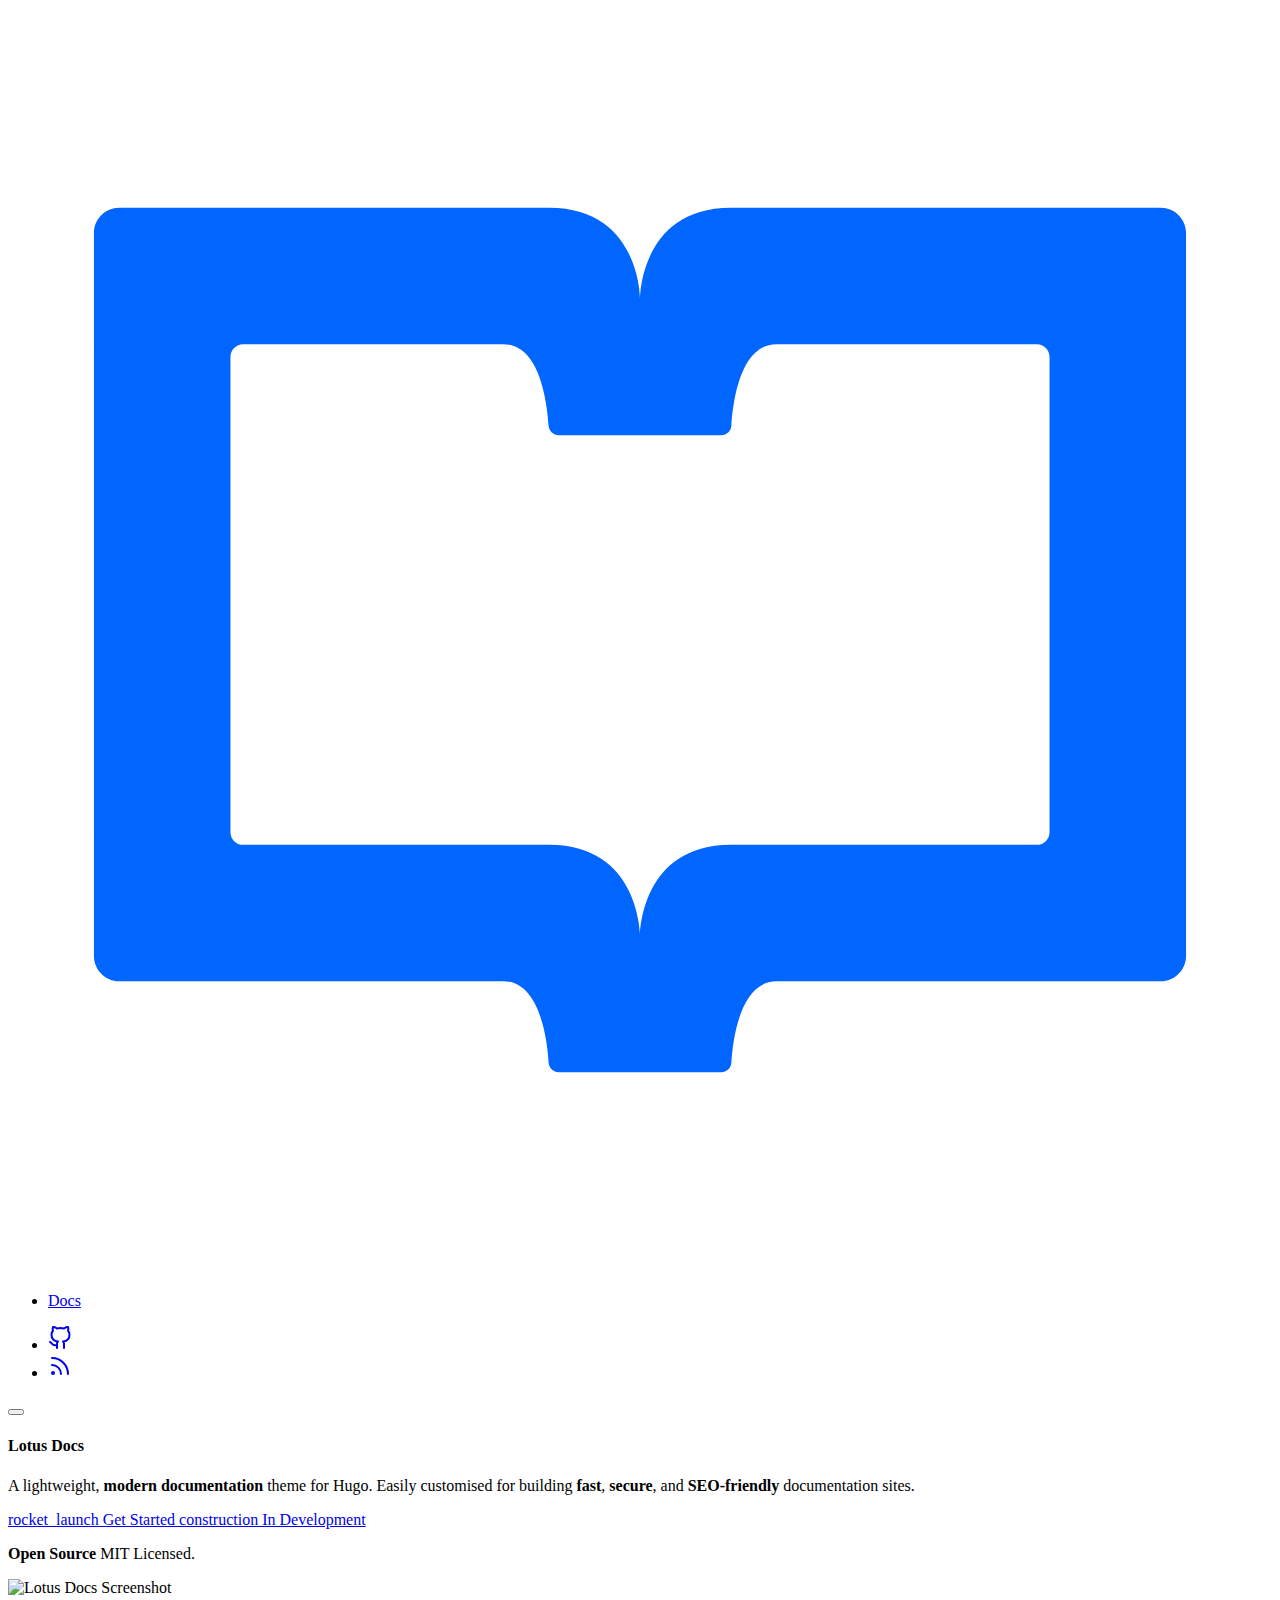
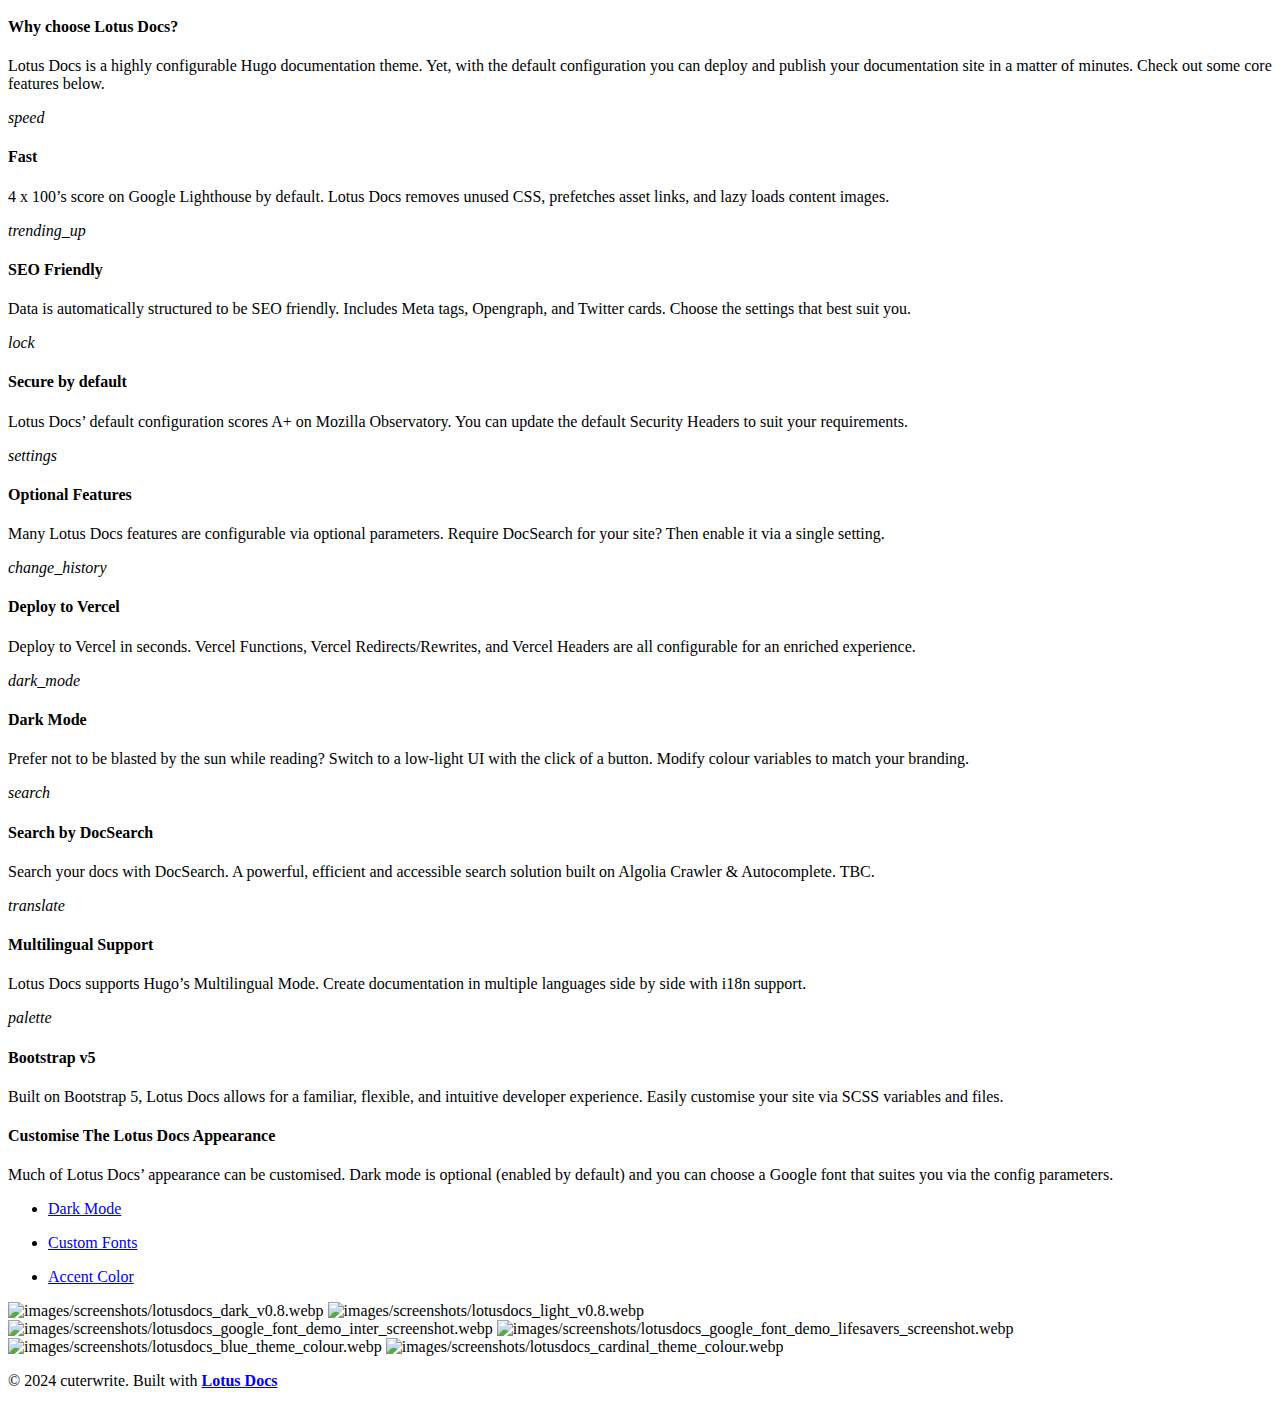
==== commit 2053281b: "deploy: d8b662d1efc934b3957b26ec33978511ef5600a2" ====
--- a/index.html
+++ b/index.html
@@ -549,7 +549,7 @@
                     <div class="text-sm-start">
                         <p class="mb-0">
                             
-                            © 2023 cuterwrite. Built with <a href="https://github.com/colinwilson/lotusdocs"><strong>Lotus Docs</strong></a>
+                            © 2024 cuterwrite. Built with <a href="https://github.com/colinwilson/lotusdocs"><strong>Lotus Docs</strong></a>
                         </p>
                     </div>
                 </div>
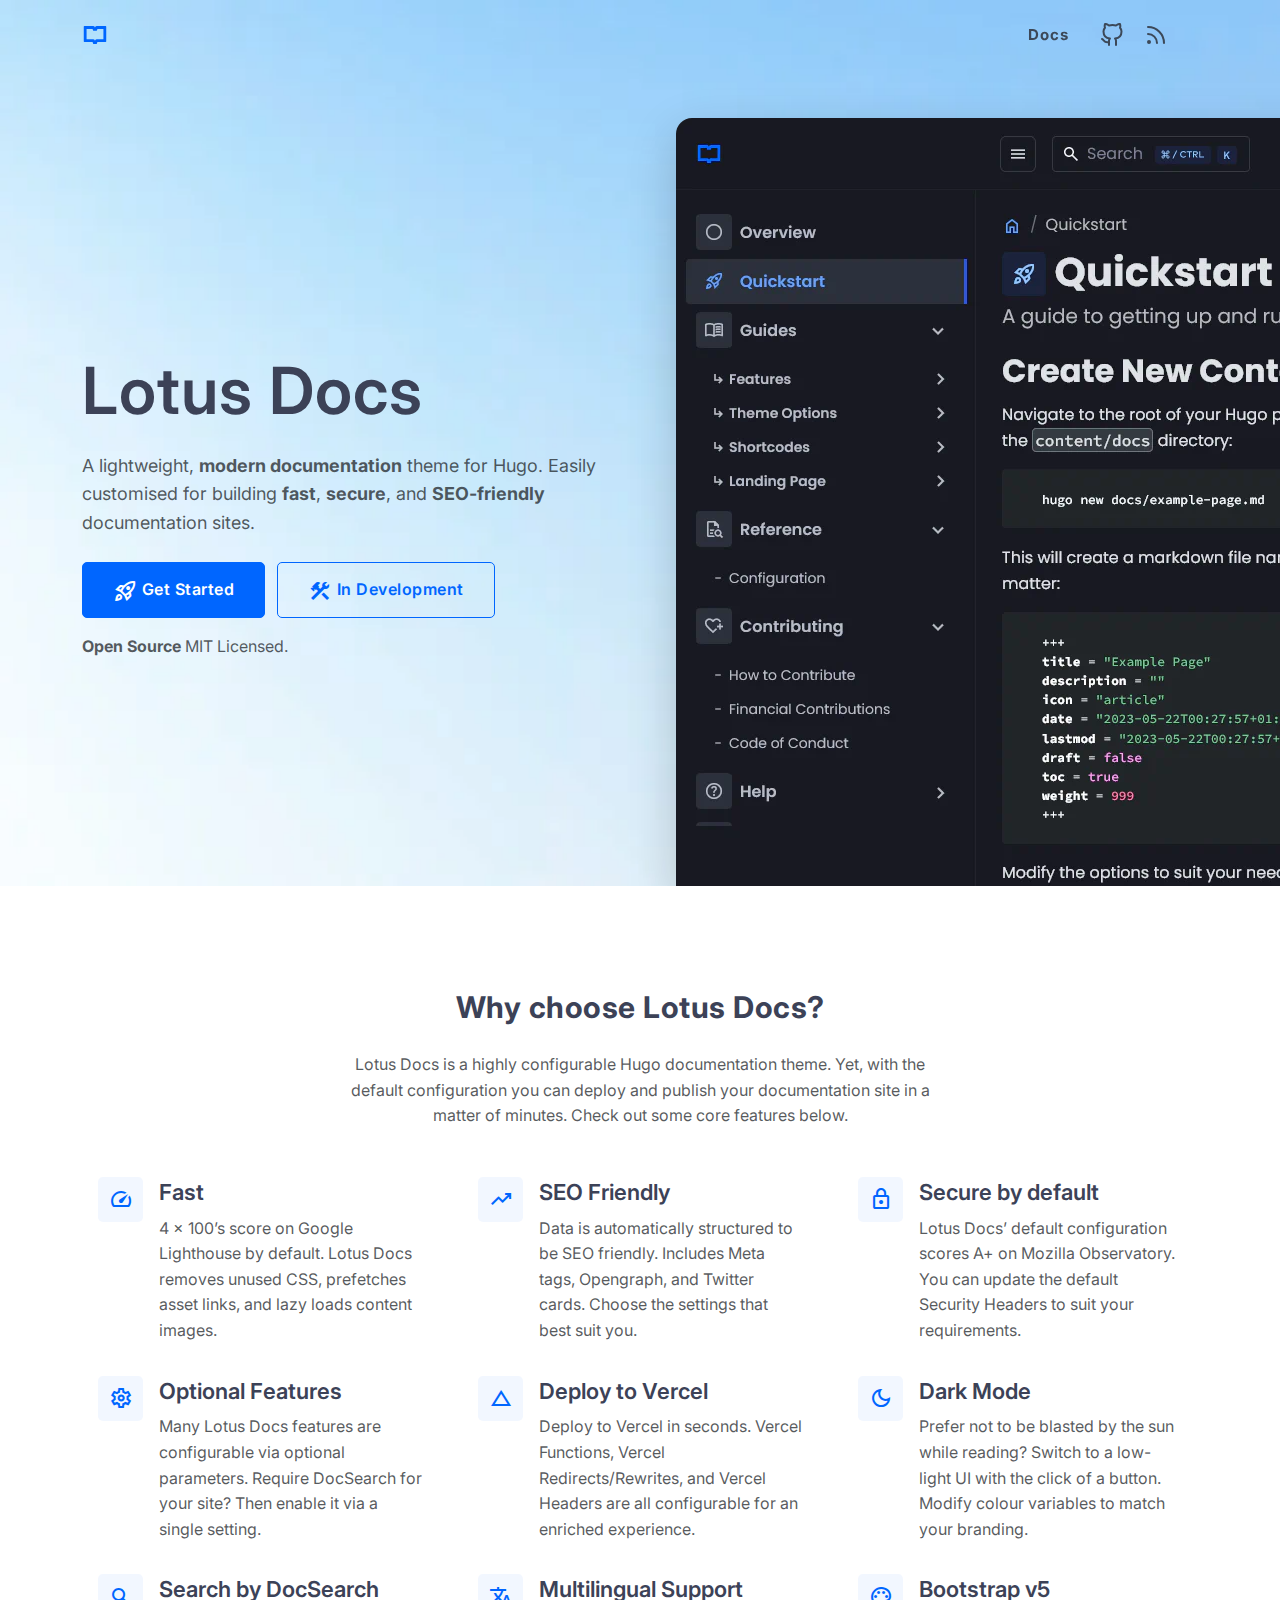
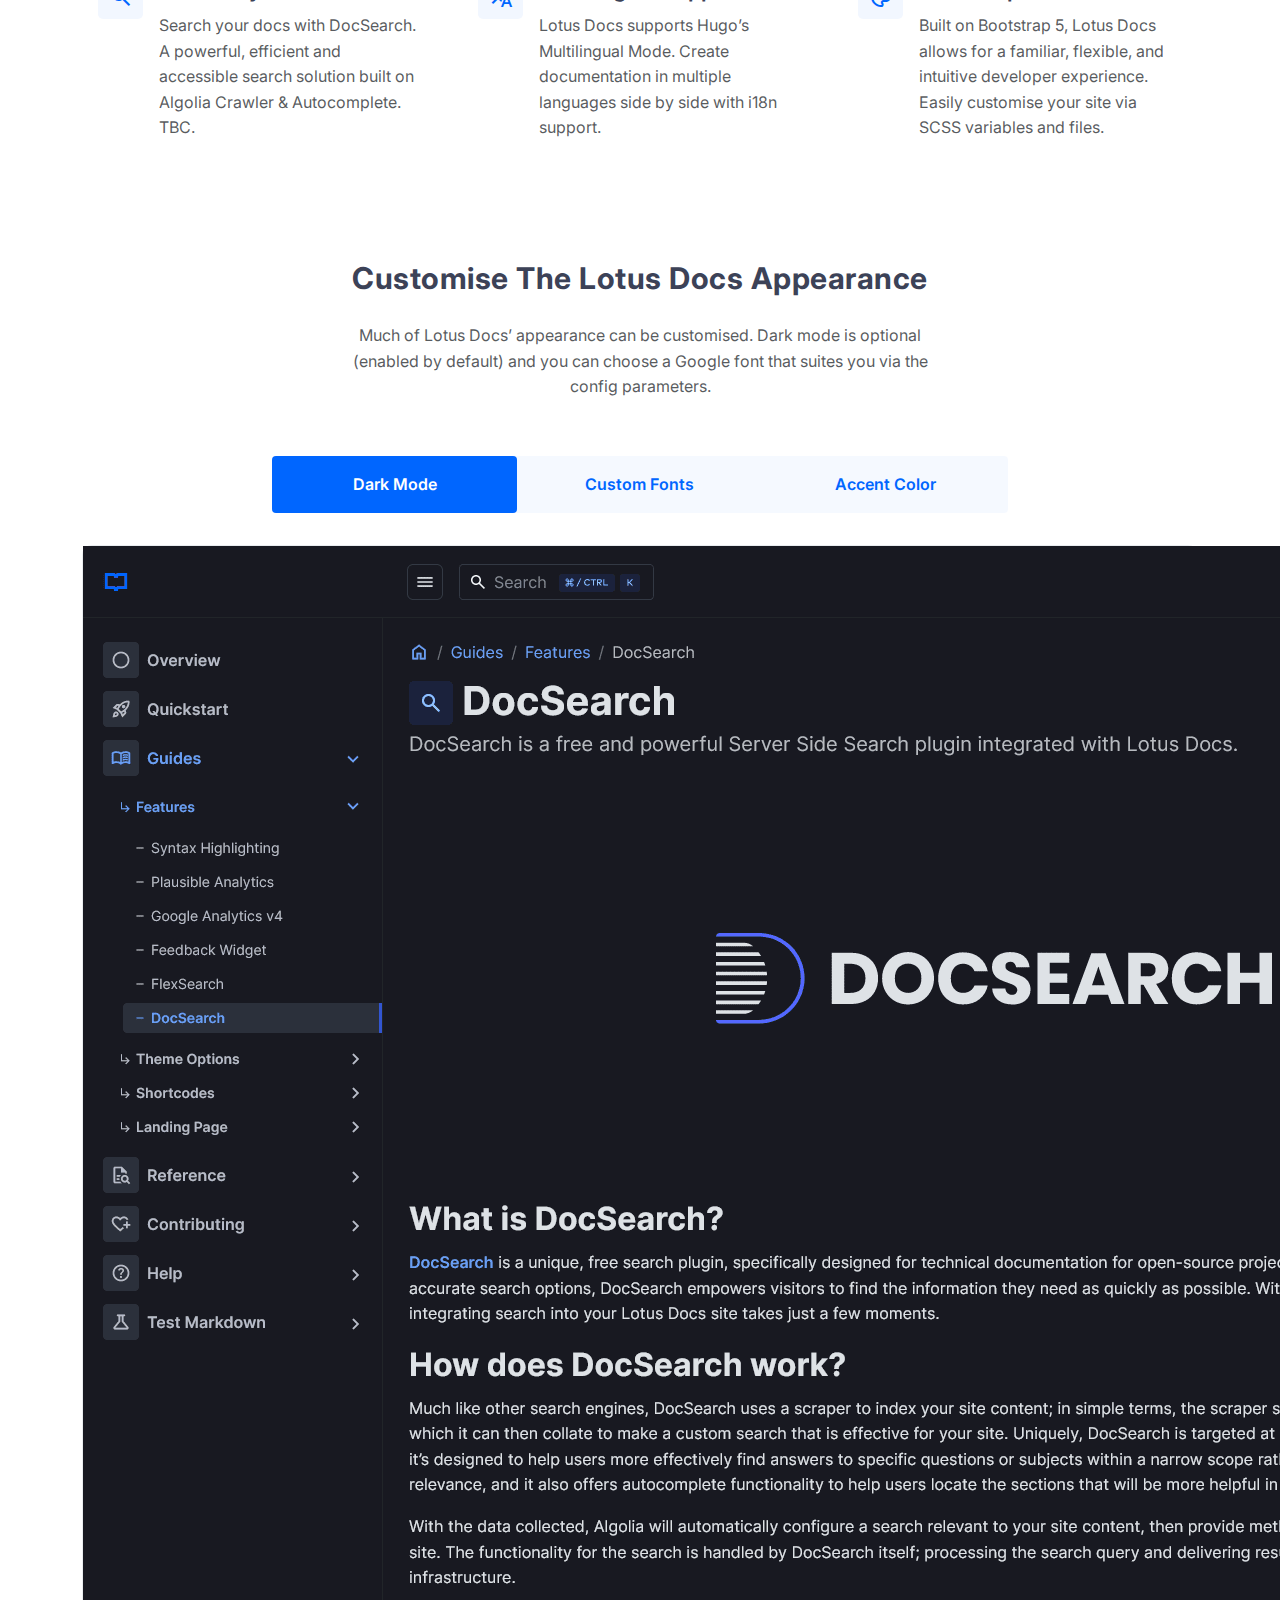
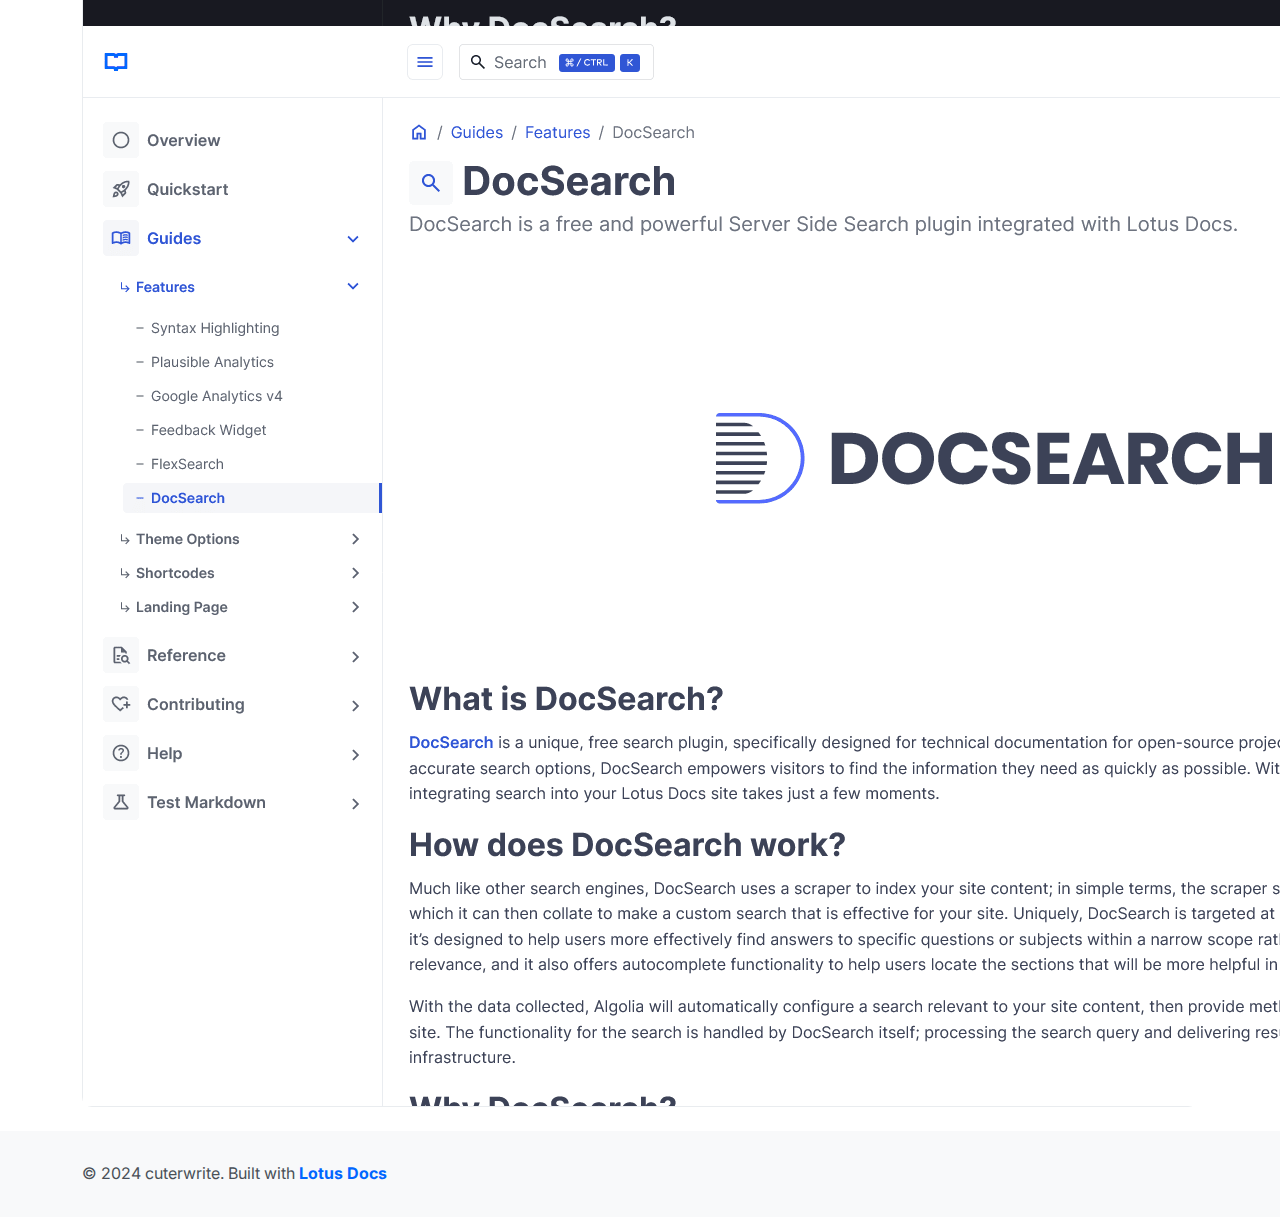
==== commit eb8ecf59: "deploy: b9bd1836a2aeca6d7f8bbe6dfc179e668e4c917a" ====
--- a/index.html
+++ b/index.html
@@ -28,12 +28,12 @@
     <meta name="website" content="https://lotusdocs.dev" />
     <meta name="Version" content="v0.1.0" />
     
-    <link rel="icon" href="https://cuterwrite.top/arxiv-daily/favicon.ico" sizes="any">
-<link rel="icon" type="image/svg+xml" href="https://cuterwrite.top/arxiv-daily/favicon.svg">
-<link rel="apple-touch-icon" sizes="180x180" href="https://cuterwrite.top/arxiv-daily/apple-touch-icon.png">
-<link rel="icon" type="image/png" sizes="32x32" href="https://cuterwrite.top/arxiv-daily/favicon-32x32.png">
-<link rel="icon" type="image/png" sizes="16x16" href="https://cuterwrite.top/arxiv-daily/favicon-16x16.png">
-<link rel="manifest" crossorigin="use-credentials" href="https://cuterwrite.top/arxiv-daily/site.webmanifest">
+    <link rel="icon" href="https://arxiv.cuterwrite.top/favicon.ico" sizes="any">
+<link rel="icon" type="image/svg+xml" href="https://arxiv.cuterwrite.top/favicon.svg">
+<link rel="apple-touch-icon" sizes="180x180" href="https://arxiv.cuterwrite.top/apple-touch-icon.png">
+<link rel="icon" type="image/png" sizes="32x32" href="https://arxiv.cuterwrite.top/favicon-32x32.png">
+<link rel="icon" type="image/png" sizes="16x16" href="https://arxiv.cuterwrite.top/favicon-16x16.png">
+<link rel="manifest" crossorigin="use-credentials" href="https://arxiv.cuterwrite.top/site.webmanifest">
 
     
     
@@ -53,28 +53,28 @@
     <link rel="preconnect" href="https://fonts.gstatic.com/" crossorigin />
     <link href="https://fonts.googleapis.com/css?family=Inter:300,400,600,700|Fira+Code:500,700&display=block" rel="stylesheet">
 
-    <link rel="stylesheet" href="/arxiv-daily/scss/style.min.6b64a5235d8d514196725e9d83ba69976d83035d04da47902aaa654606b9ca5c59ec04bd9353e328155f17f2c60a8b1f.css" integrity="sha384-a2SlI12NUUGWcl6dg7ppl22DA10E2keQKqplRga5ylxZ7AS9k1PjKBVfF/LGCosf"/>
-    
-    
-    
-    
-    
-    
-    
-        
-    
-        <script src="/arxiv-daily/js/bootstrap.550067c65acd4f8a633d6943de7a3be9764f4fce951d0540b2409f04dc78991f5477fa0109913409f66c33a7abad4bc3.js" integrity="sha384-VQBnxlrNT4pjPWlD3no76XZPT86VHQVAskCfBNx4mR9Ud/oBCZE0CfZsM6errUvD"defer></script>
-    
-    
-        
-            <script type="text/javascript" src="https://cuterwrite.top/arxiv-daily/js/image-compare.min.b181189e797ddef290813acdab2d11c521bedcf9d92918ad9a52a1670feb560b009b104b3d4498032b08821690b5ac32.js" integrity="sha384-sYEYnnl93vKQgTrNqy0RxSG&#43;3PnZKRitmlKhZw/rVgsAmxBLPUSYAysIghaQtawy"></script>
+    <link rel="stylesheet" href="/scss/style.min.6b64a5235d8d514196725e9d83ba69976d83035d04da47902aaa654606b9ca5c59ec04bd9353e328155f17f2c60a8b1f.css" integrity="sha384-a2SlI12NUUGWcl6dg7ppl22DA10E2keQKqplRga5ylxZ7AS9k1PjKBVfF/LGCosf"/>
+    
+    
+    
+    
+    
+    
+    
+        
+    
+        <script src="/js/bootstrap.550067c65acd4f8a633d6943de7a3be9764f4fce951d0540b2409f04dc78991f5477fa0109913409f66c33a7abad4bc3.js" integrity="sha384-VQBnxlrNT4pjPWlD3no76XZPT86VHQVAskCfBNx4mR9Ud/oBCZE0CfZsM6errUvD"defer></script>
+    
+    
+        
+            <script type="text/javascript" src="https://arxiv.cuterwrite.top/js/image-compare.min.b181189e797ddef290813acdab2d11c521bedcf9d92918ad9a52a1670feb560b009b104b3d4498032b08821690b5ac32.js" integrity="sha384-sYEYnnl93vKQgTrNqy0RxSG&#43;3PnZKRitmlKhZw/rVgsAmxBLPUSYAysIghaQtawy"></script>
     
     <script defer data-domain="lotusdocs.dev" data-api="/docs/s/api/event/" src='/docs/s/js/script.outbound-links.js'></script></head><body>
         <div>
 <header id="topnav">
     <div class="container d-flex justify-content-between align-items-center">
         
-        <a class="logo" aria-label="Home" href='/arxiv-daily'>
+        <a class="logo" aria-label="Home" href='/'>
             
                 <?xml version="1.0" encoding="UTF-8"?><svg id="Layer_1" xmlns="http://www.w3.org/2000/svg" viewBox="0 0 250 250"><path d="m143,39.5c-18,0-18,18-18,18,0,0,0-18-18-18H22c-2.76,0-5,2.24-5,5v143c0,2.76,2.24,5,5,5h76c7.2,0,8.64,11.52,8.93,16.13.07,1.05.95,1.87,2,1.87h32.14c1.06,0,1.94-.82,2-1.87.29-4.61,1.73-16.13,8.93-16.13h76c2.76,0,5-2.24,5-5V44.5c0-2.76-2.24-5-5-5h-85Zm63,123.5c0,1.38-1.12,2.5-2.5,2.5h-60.5c-18,0-18,18-18,18,0,0,0-18-18-18h-60.5c-1.38,0-2.5-1.12-2.5-2.5v-94c0-1.38,1.12-2.5,2.5-2.5h51.5c7.2,0,8.64,11.52,8.93,16.13.07,1.05.95,1.87,2,1.87h32.14c1.06,0,1.94-.82,2-1.87.29-4.61,1.73-16.13,8.93-16.13h51.5c1.38,0,2.5,1.12,2.5,2.5v94Z" style="fill:#06f;"/></svg>
             
@@ -86,7 +86,7 @@
             <div id="navigation">
                 
                 <ul class="navigation-menu nav-right">
-                    <li><a href="/arxiv-daily/docs/">Docs</a></li>
+                    <li><a href="/docs/">Docs</a></li>
                     
                 </ul>
             </div>
@@ -108,7 +108,7 @@
                 
                     
                     <li class="list-inline-item mb-0">
-                        <a href=" https://cuterwrite.top/arxiv-daily/index.xml " alt="rss" rel="noopener noreferrer" target="_blank">
+                        <a href=" https://arxiv.cuterwrite.top/index.xml " alt="rss" rel="noopener noreferrer" target="_blank">
                             <div class="btn btn-icon btn-landing border-0">
                                 
                                     <svg xmlns="http://www.w3.org/2000/svg" width="24" height="24" viewBox="0 0 24 24" fill="none" stroke="currentColor" stroke-width="2" stroke-linecap="round" stroke-linejoin="round"><title>RSS</title><path d="M4 11a9 9 0 0 1 9 9"></path><path d="M4 4a16 16 0 0 1 16 16"></path><circle cx="5" cy="19" r="1"></circle></svg>
@@ -179,13 +179,13 @@
                 
                     
                         @media (min-width: 768px) {
-                            background-image: url("/arxiv-daily/images/templates/hero/gradient-desktop.webp");
+                            background-image: url("/images/templates/hero/gradient-desktop.webp");
                         }
                     
                 
                 
                     
-                        background-image: url("/arxiv-daily/images/templates/hero/gradient-mobile.webp");
+                        background-image: url("/images/templates/hero/gradient-mobile.webp");
                     
                 
             }
@@ -247,7 +247,7 @@
                                 
                                     
                                         
-                                            <img src="/arxiv-daily/images/lotus_docs_screenshot_huea63e9b4b3759fd29bd9f072754ae476_100589_1349x768_resize_q85_h3_lanczos_3.webp" class="shadow-lg mx-auto d-block rounded-top-4" width="1349" height="768" alt="Lotus Docs Screenshot">
+                                            <img src="/images/lotus_docs_screenshot_huea63e9b4b3759fd29bd9f072754ae476_100589_1349x768_resize_q85_h3_lanczos_3.webp" class="shadow-lg mx-auto d-block rounded-top-4" width="1349" height="768" alt="Lotus Docs Screenshot">
                                         
                                     
                                 
@@ -476,10 +476,10 @@
                             
                                 <div id="dark-mode-compare" class="image-compare rounded-md border">
                                     
-                                        <img src="/arxiv-daily/images/screenshots/lotusdocs_dark_v0.8.webp" alt="images/screenshots/lotusdocs_dark_v0.8.webp" />
-                                    
-                                    
-                                        <img src="/arxiv-daily/images/screenshots/lotusdocs_light_v0.8.webp" alt="images/screenshots/lotusdocs_light_v0.8.webp" />
+                                        <img src="/images/screenshots/lotusdocs_dark_v0.8.webp" alt="images/screenshots/lotusdocs_dark_v0.8.webp" />
+                                    
+                                    
+                                        <img src="/images/screenshots/lotusdocs_light_v0.8.webp" alt="images/screenshots/lotusdocs_light_v0.8.webp" />
                                     
                                 </div>
                             
@@ -499,10 +499,10 @@
                             
                                 <div id="custom-fonts-compare" class="image-compare rounded-md border">
                                     
-                                        <img src="/arxiv-daily/images/screenshots/lotusdocs_google_font_demo_inter_screenshot.webp" alt="images/screenshots/lotusdocs_google_font_demo_inter_screenshot.webp" />
-                                    
-                                    
-                                        <img src="/arxiv-daily/images/screenshots/lotusdocs_google_font_demo_lifesavers_screenshot.webp" alt="images/screenshots/lotusdocs_google_font_demo_lifesavers_screenshot.webp" />
+                                        <img src="/images/screenshots/lotusdocs_google_font_demo_inter_screenshot.webp" alt="images/screenshots/lotusdocs_google_font_demo_inter_screenshot.webp" />
+                                    
+                                    
+                                        <img src="/images/screenshots/lotusdocs_google_font_demo_lifesavers_screenshot.webp" alt="images/screenshots/lotusdocs_google_font_demo_lifesavers_screenshot.webp" />
                                     
                                 </div>
                             
@@ -522,10 +522,10 @@
                             
                                 <div id="accent-color-compare" class="image-compare rounded-md border">
                                     
-                                        <img src="/arxiv-daily/images/screenshots/lotusdocs_blue_theme_colour.webp" alt="images/screenshots/lotusdocs_blue_theme_colour.webp" />
-                                    
-                                    
-                                        <img src="/arxiv-daily/images/screenshots/lotusdocs_cardinal_theme_colour.webp" alt="images/screenshots/lotusdocs_cardinal_theme_colour.webp" />
+                                        <img src="/images/screenshots/lotusdocs_blue_theme_colour.webp" alt="images/screenshots/lotusdocs_blue_theme_colour.webp" />
+                                    
+                                    
+                                        <img src="/images/screenshots/lotusdocs_cardinal_theme_colour.webp" alt="images/screenshots/lotusdocs_cardinal_theme_colour.webp" />
                                     
                                 </div>
                             
@@ -563,7 +563,7 @@
 </footer>
 
         
-            <script type="text/javascript" src="https://cuterwrite.top/arxiv-daily/js/bundle.min.d26bada42aacabf0a605636aba0bce9543bb24ed6b0f215dfa05077278d571a26b3e2cea8da2843e8256ffc49825559c.js" integrity="sha384-0mutpCqsq/CmBWNqugvOlUO7JO1rDyFd&#43;gUHcnjVcaJrPizqjaKEPoJW/8SYJVWc"></script>
+            <script type="text/javascript" src="https://arxiv.cuterwrite.top/js/bundle.min.d26bada42aacabf0a605636aba0bce9543bb24ed6b0f215dfa05077278d571a26b3e2cea8da2843e8256ffc49825559c.js" integrity="sha384-0mutpCqsq/CmBWNqugvOlUO7JO1rDyFd&#43;gUHcnjVcaJrPizqjaKEPoJW/8SYJVWc"></script>
         
             <script>
                 
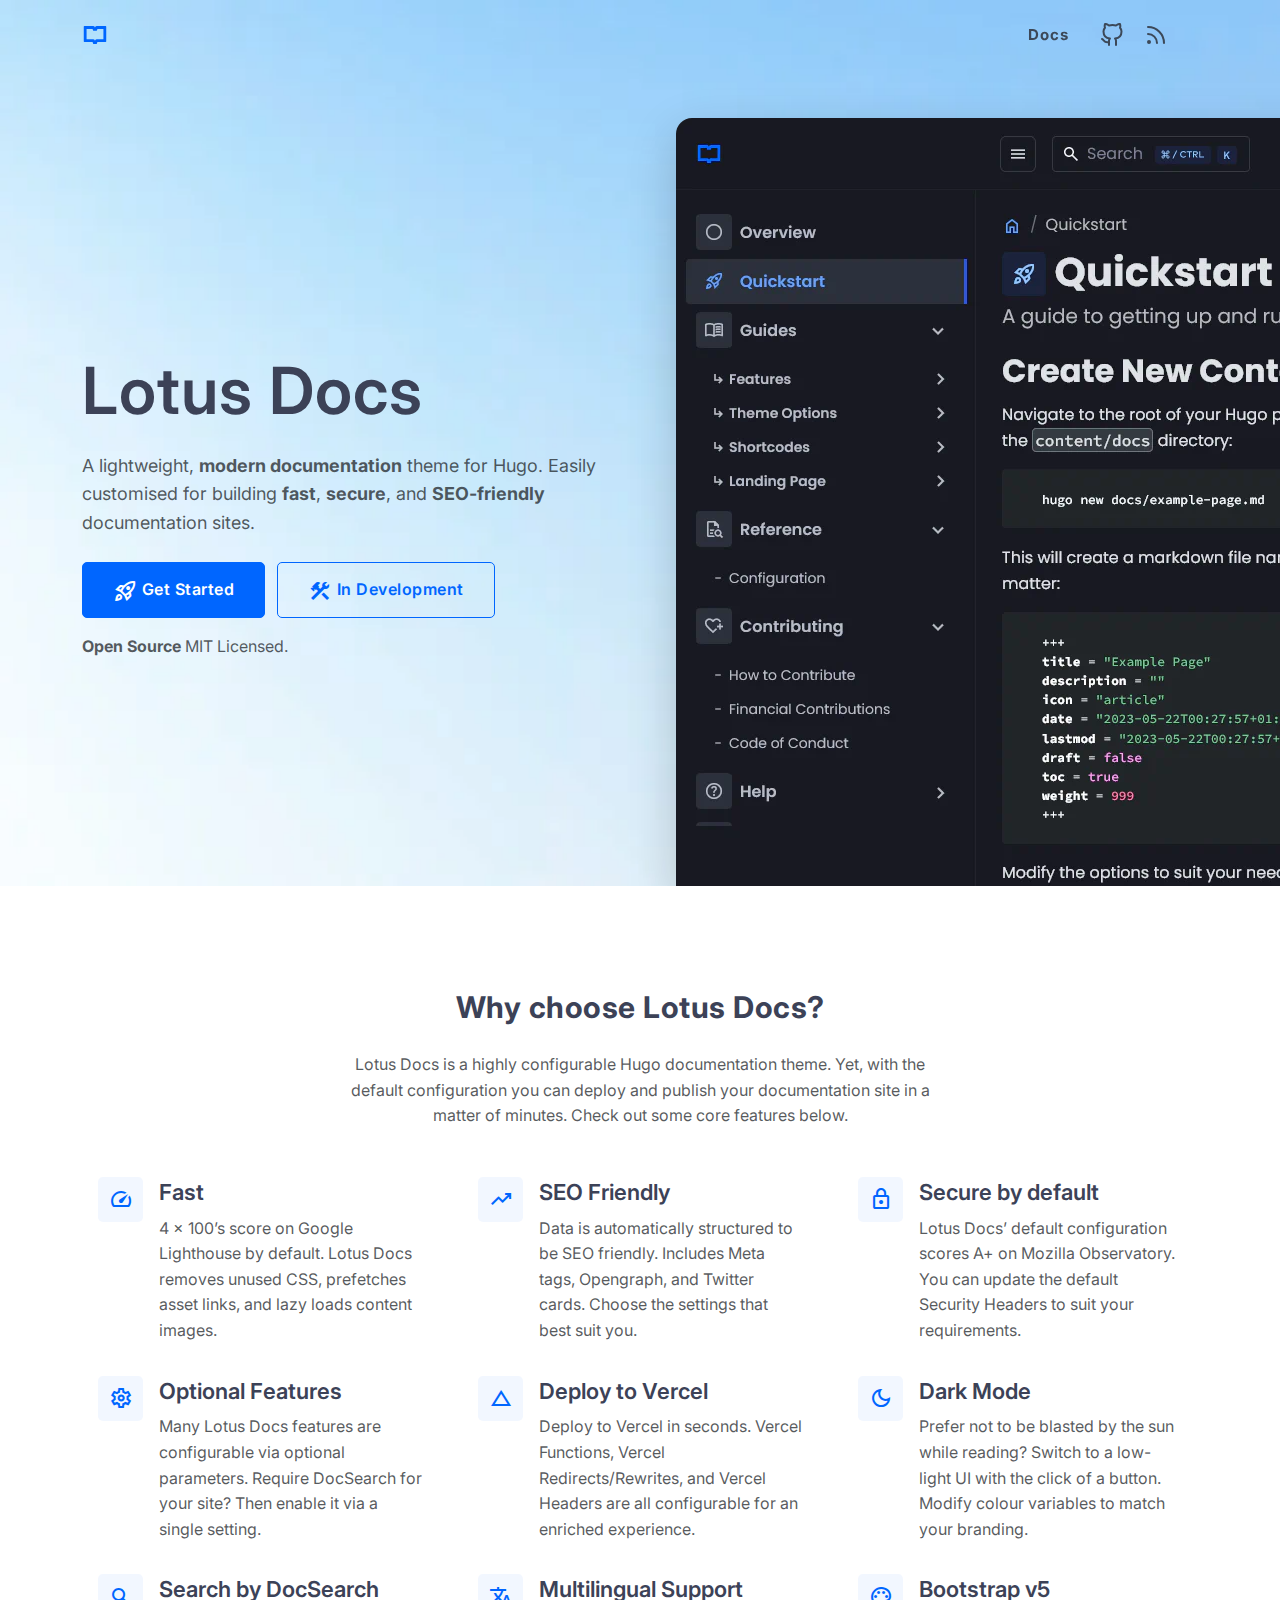
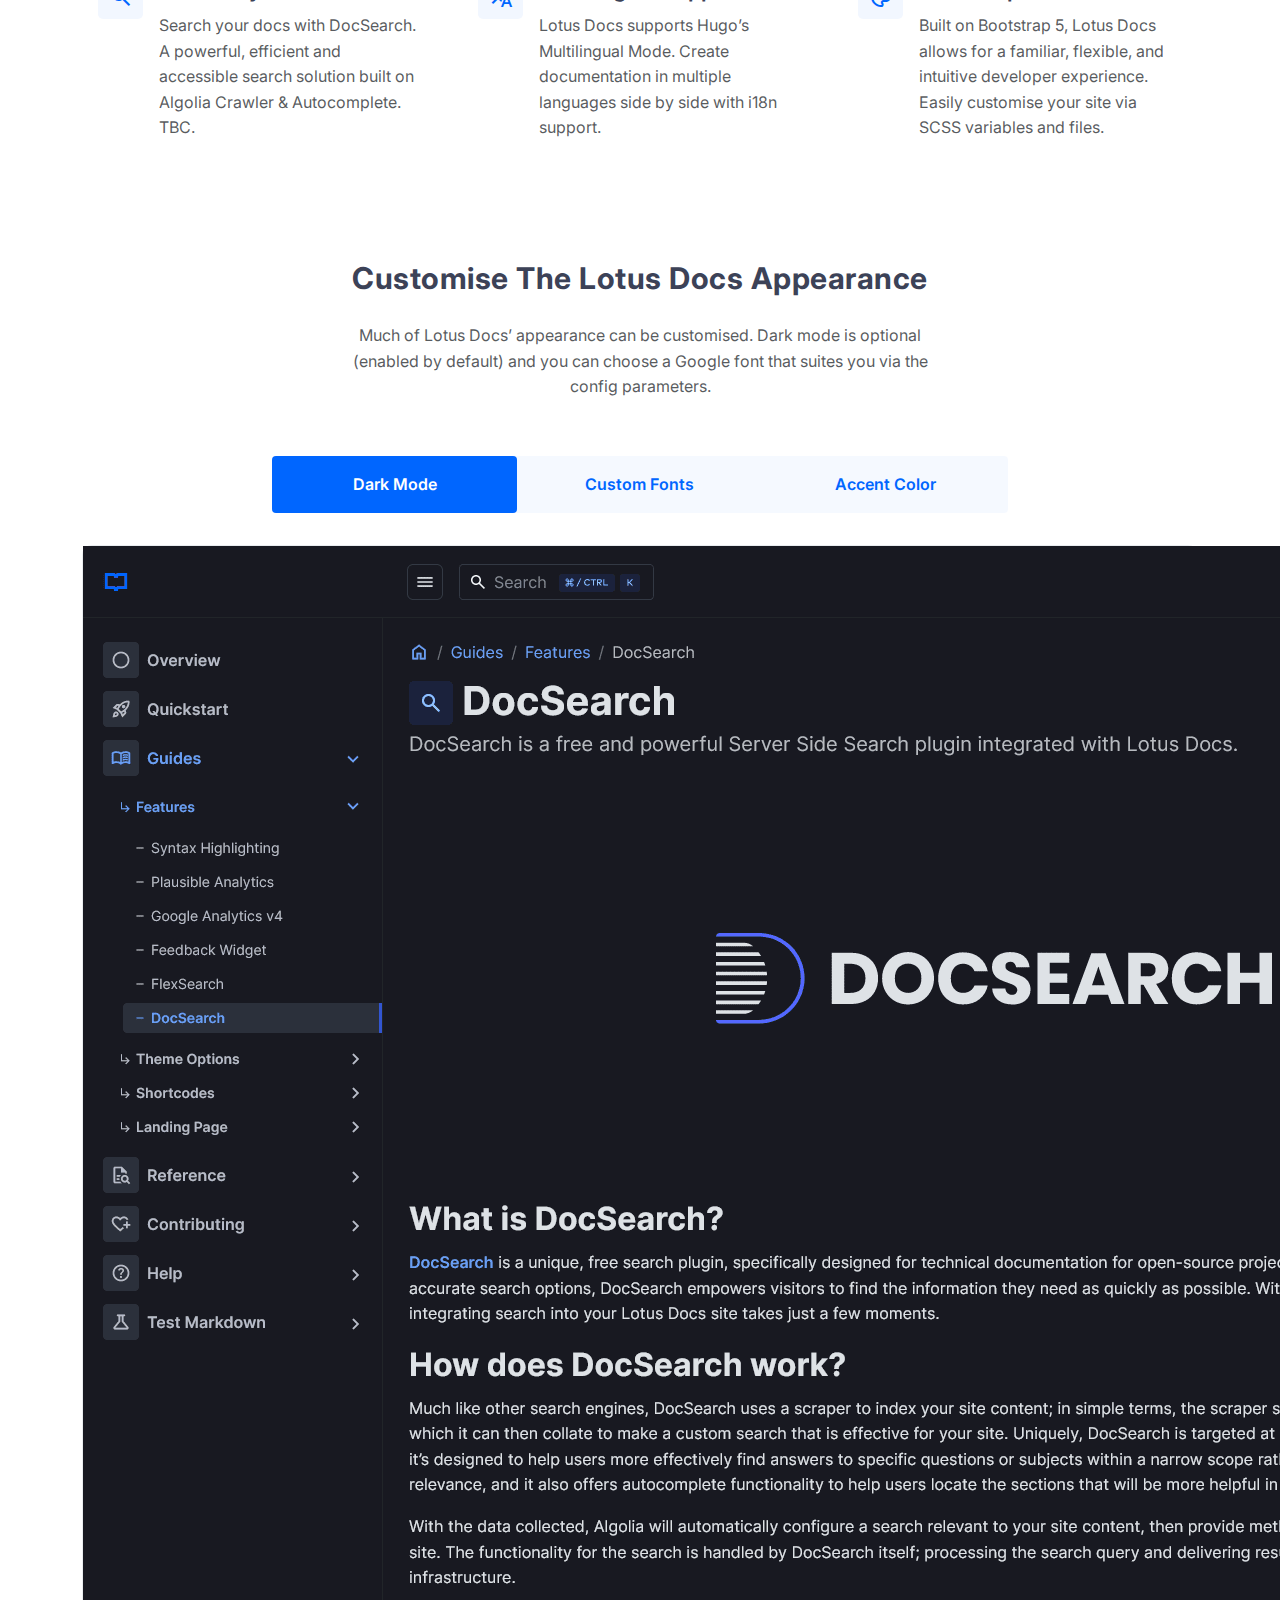
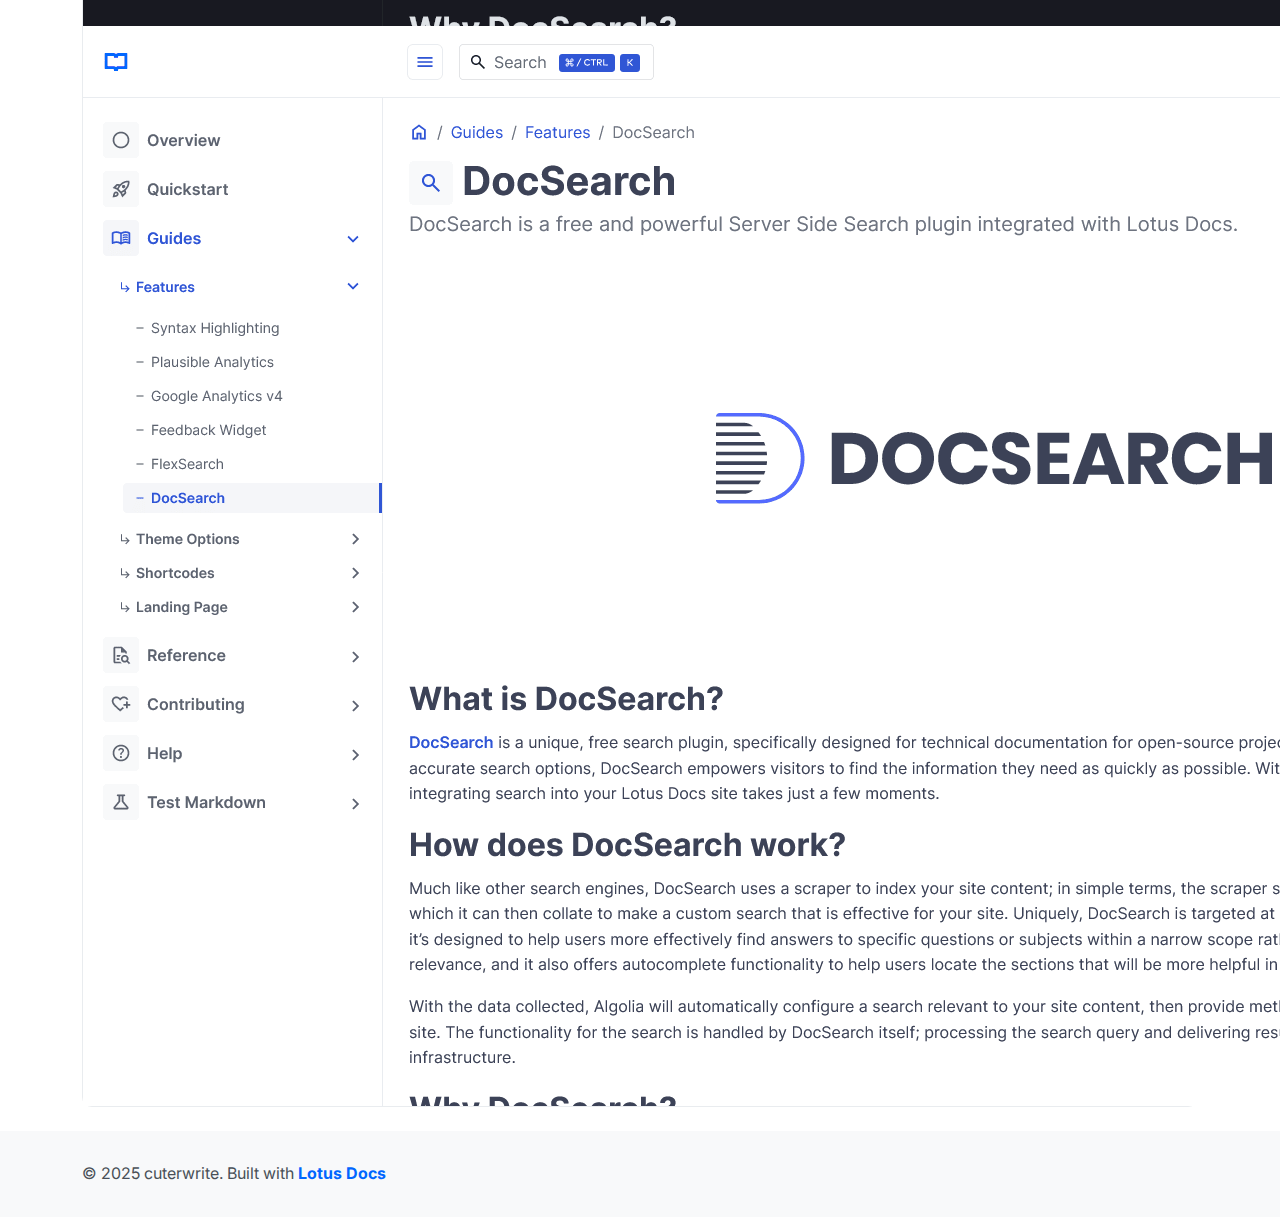
==== commit e61f1931: "deploy: 052bd03459de1277c292a5a63c50fe83299a2b41" ====
--- a/index.html
+++ b/index.html
@@ -549,7 +549,7 @@
                     <div class="text-sm-start">
                         <p class="mb-0">
                             
-                            © 2024 cuterwrite. Built with <a href="https://github.com/colinwilson/lotusdocs"><strong>Lotus Docs</strong></a>
+                            © 2025 cuterwrite. Built with <a href="https://github.com/colinwilson/lotusdocs"><strong>Lotus Docs</strong></a>
                         </p>
                     </div>
                 </div>
